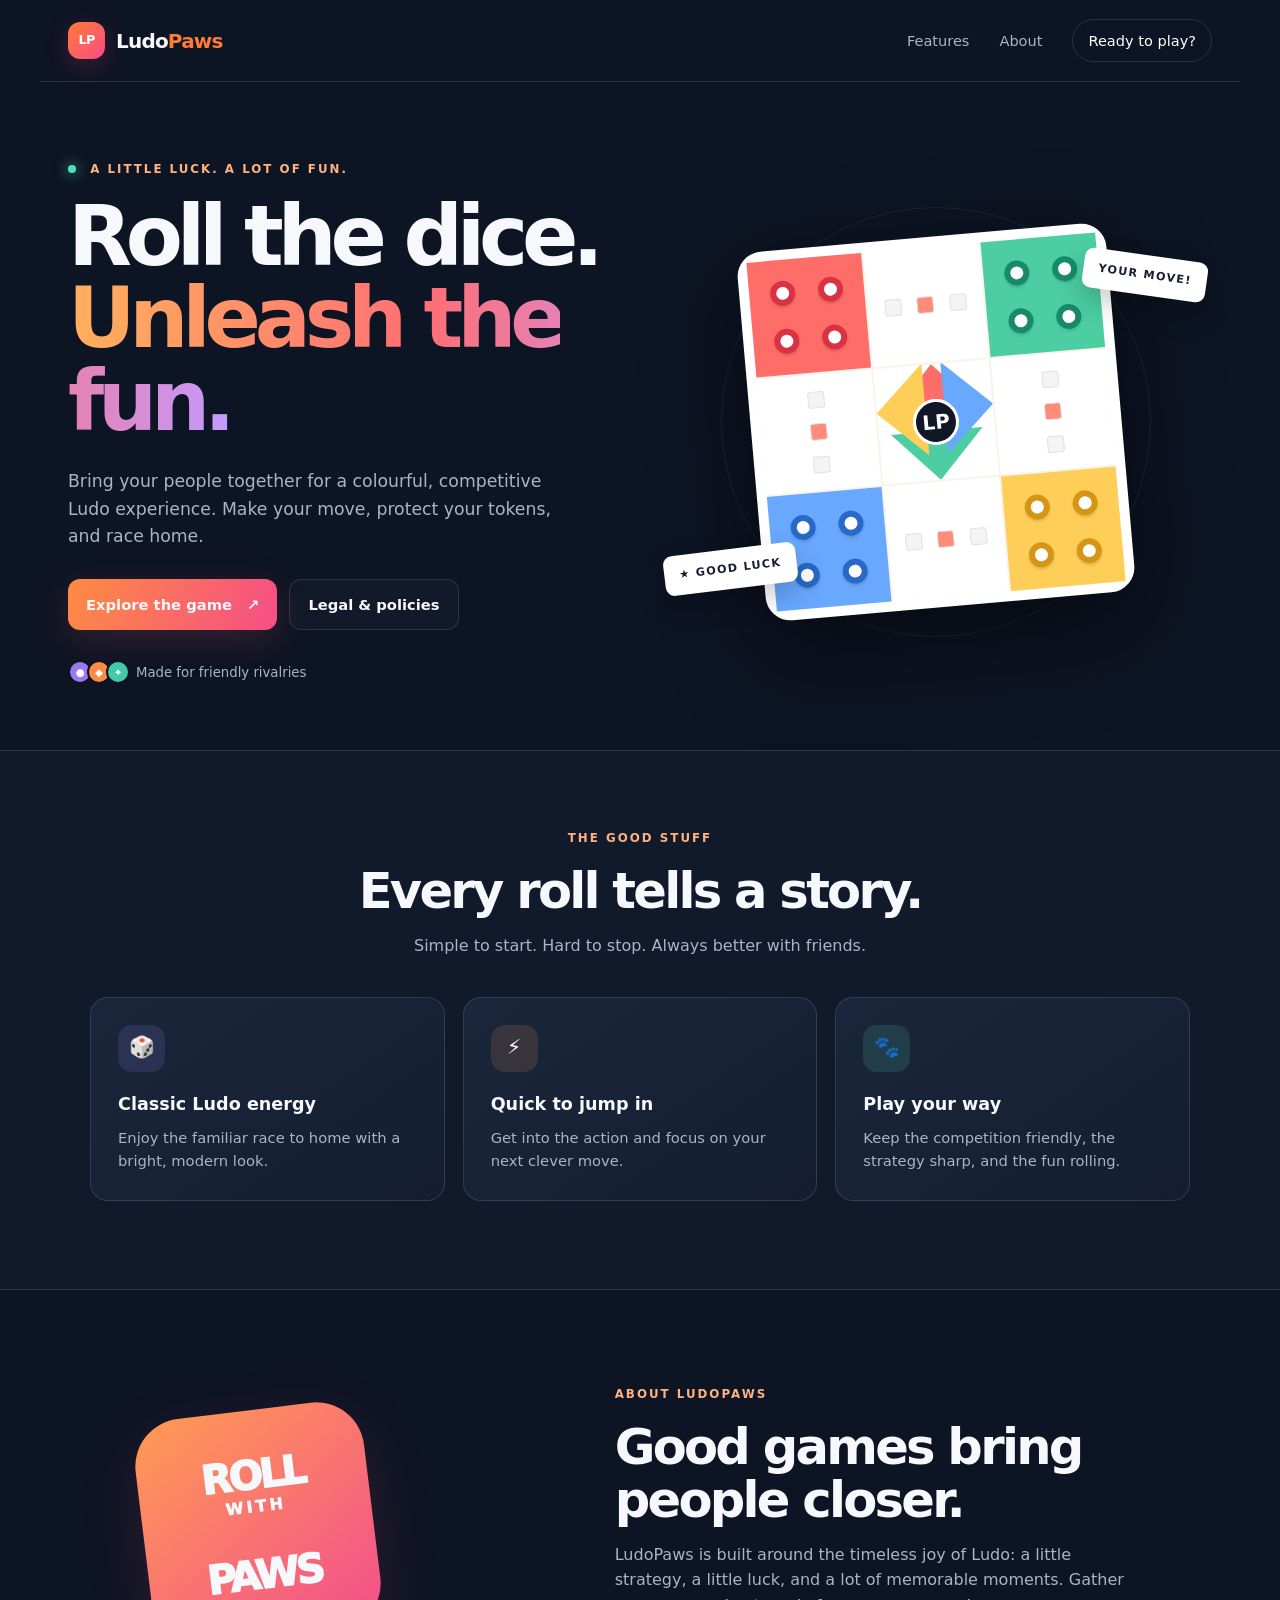
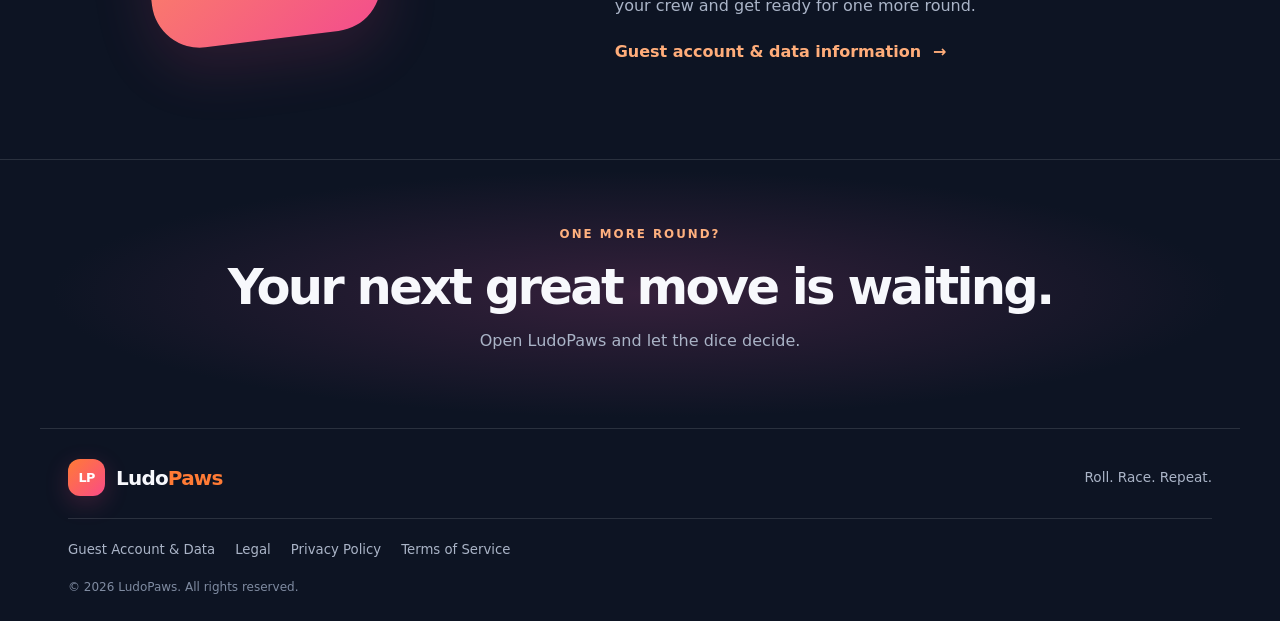
==== index.html @ 18f27003 "Add files via upload Breadcrumbsludopaws-website" ====
<!doctype html>
<html lang="en">
<head>
  <meta charset="utf-8">
  <meta name="viewport" content="width=device-width, initial-scale=1">
  <meta name="theme-color" content="#101827">
  <meta name="description" content="LudoPaws — roll the dice, bring your crew, and play.">
  <title>LudoPaws — Roll. Race. Repeat.</title>
  <link rel="stylesheet" href="/assets/styles.css">
</head>
<body>
  <header class="site-header">
    <a class="brand" href="/" aria-label="LudoPaws home"><span class="brand-mark">LP</span><span>Ludo<span class="accent">Paws</span></span></a>
    <nav aria-label="Main navigation">
      <a href="#features">Features</a><a href="#about">About</a><a class="nav-cta" href="#play">Ready to play?</a>
    </nav>
  </header>
  <main>
    <section class="hero">
      <div class="hero-copy">
        <p class="eyebrow"><span class="dot"></span> A little luck. A lot of fun.</p>
        <h1>Roll the dice.<br><span class="gradient-text">Unleash the fun.</span></h1>
        <p class="hero-description">Bring your people together for a colourful, competitive Ludo experience. Make your move, protect your tokens, and race home.</p>
        <div class="hero-actions" id="play">
          <a class="button button-primary" href="#features">Explore the game <span aria-hidden="true">↗</span></a>
          <a class="button button-ghost" href="/legal/">Legal &amp; policies</a>
        </div>
        <div class="trust-row"><span class="mini-icons"><i>●</i><i>◆</i><i>✦</i></span><span>Made for friendly rivalries</span></div>
      </div>
      <div class="game-art" aria-label="Decorative illustration of a colourful Ludo board">
        <div class="orbit orbit-one"></div><div class="orbit orbit-two"></div>
        <div class="ludo-board">
          <div class="board-cell red-cell"><b></b><b></b><b></b><b></b></div>
          <div class="board-cell path-cell"><span></span><span></span><span></span></div>
          <div class="board-cell green-cell"><b></b><b></b><b></b><b></b></div>
          <div class="board-cell path-cell vertical"><span></span><span></span><span></span></div>
          <div class="board-center"><div class="triangle t-red"></div><div class="triangle t-green"></div><div class="triangle t-yellow"></div><div class="triangle t-blue"></div><strong>LP</strong></div>
          <div class="board-cell path-cell vertical"><span></span><span></span><span></span></div>
          <div class="board-cell blue-cell"><b></b><b></b><b></b><b></b></div>
          <div class="board-cell path-cell"><span></span><span></span><span></span></div>
          <div class="board-cell yellow-cell"><b></b><b></b><b></b><b></b></div>
        </div>
        <div class="float-chip chip-top">YOUR MOVE!</div><div class="float-chip chip-bottom">★ GOOD LUCK</div>
      </div>
    </section>
    <section class="feature-section" id="features">
      <div class="section-heading"><p class="eyebrow">THE GOOD STUFF</p><h2>Every roll tells a story.</h2><p>Simple to start. Hard to stop. Always better with friends.</p></div>
      <div class="feature-grid">
        <article class="feature-card"><span class="feature-icon purple">🎲</span><h3>Classic Ludo energy</h3><p>Enjoy the familiar race to home with a bright, modern look.</p></article>
        <article class="feature-card"><span class="feature-icon orange">⚡</span><h3>Quick to jump in</h3><p>Get into the action and focus on your next clever move.</p></article>
        <article class="feature-card"><span class="feature-icon mint">🐾</span><h3>Play your way</h3><p>Keep the competition friendly, the strategy sharp, and the fun rolling.</p></article>
      </div>
    </section>
    <section class="about-section" id="about"><div class="about-badge">ROLL<br><span>WITH</span><br>PAWS</div><div><p class="eyebrow">ABOUT LUDOPAWS</p><h2>Good games bring<br>people closer.</h2><p>LudoPaws is built around the timeless joy of Ludo: a little strategy, a little luck, and a lot of memorable moments. Gather your crew and get ready for one more round.</p><a class="text-link" href="/guest-account-data/">Guest account &amp; data information <span>→</span></a></div></section>
    <section class="bottom-cta"><p class="eyebrow">ONE MORE ROUND?</p><h2>Your next great move is waiting.</h2><p>Open LudoPaws and let the dice decide.</p></section>
  </main>
  <footer class="site-footer"><a class="brand" href="/"><span class="brand-mark">LP</span><span>Ludo<span class="accent">Paws</span></span></a><p>Roll. Race. Repeat.</p><div class="footer-links"><a href="/guest-account-data/">Guest Account &amp; Data</a><a href="/legal/">Legal</a><a href="/privacy-policy/">Privacy Policy</a><a href="/terms-of-service/">Terms of Service</a></div><small>© <span id="year">2026</span> LudoPaws. All rights reserved.</small></footer>
  <script>document.getElementById('year').textContent = new Date().getFullYear();</script>
</body>
</html>
---- assets/styles.css ----
:root{--bg:#0d1423;--panel:#141e31;--text:#f7f8fc;--muted:#aab4c7;--orange:#ff7b35;--pink:#fa4b87;--mint:#55e0bd;--line:rgba(255,255,255,.12)}*{box-sizing:border-box}html{scroll-behavior:smooth}body{margin:0;background:var(--bg);color:var(--text);font-family:Inter,ui-sans-serif,system-ui,-apple-system,BlinkMacSystemFont,"Segoe UI",sans-serif;line-height:1.6}a{color:inherit;text-decoration:none}.site-header{height:82px;display:flex;align-items:center;justify-content:space-between;max-width:1200px;padding:0 28px;margin:auto;border-bottom:1px solid var(--line)}.brand{display:inline-flex;gap:11px;align-items:center;font-weight:850;font-size:1.25rem;letter-spacing:-.04em}.brand-mark{display:grid;place-items:center;width:37px;height:37px;border-radius:12px;background:linear-gradient(135deg,var(--orange),var(--pink));font-size:.8rem;color:#fff;box-shadow:0 7px 24px #fa4b8733}.accent{color:var(--orange)}nav{display:flex;align-items:center;gap:30px;color:var(--muted);font-size:.91rem}nav a:hover,.footer-links a:hover{color:#fff}.nav-cta{color:#fff;border:1px solid var(--line);padding:9px 15px;border-radius:999px}.hero{max-width:1200px;min-height:590px;margin:auto;padding:78px 28px 66px;display:grid;grid-template-columns:1fr 1fr;align-items:center;gap:40px;overflow:hidden}.eyebrow{font-size:.74rem;font-weight:800;letter-spacing:.17em;color:#ffb17f;text-transform:uppercase;margin:0 0 17px}.dot{display:inline-block;width:8px;height:8px;border-radius:50%;background:var(--mint);margin-right:8px;box-shadow:0 0 14px #55e0bd}.hero h1{font-size:clamp(3.2rem,6.5vw,5.7rem);letter-spacing:-.075em;line-height:.99;margin:0;font-weight:900}.gradient-text{background:linear-gradient(90deg,#ffb05d,#ff6e75 55%,#c59aff);-webkit-background-clip:text;background-clip:text;color:transparent}.hero-description{max-width:500px;color:var(--muted);font-size:1.08rem;margin:25px 0 28px}.hero-actions{display:flex;flex-wrap:wrap;gap:12px}.button{display:inline-flex;align-items:center;gap:15px;border-radius:12px;padding:13px 18px;font-weight:750;font-size:.92rem}.button-primary{background:linear-gradient(110deg,#ff8b42,#f54e86);box-shadow:0 10px 35px #f65a762c}.button-ghost{border:1px solid var(--line);background:#ffffff06}.trust-row{display:flex;align-items:center;gap:11px;color:var(--muted);font-size:.83rem;margin-top:30px}.mini-icons{display:flex}.mini-icons i{font-style:normal;display:grid;place-items:center;width:24px;height:24px;border:2px solid var(--bg);border-radius:50%;margin-right:-5px;background:#9b77f4;color:#fff;font-size:.65rem}.mini-icons i:nth-child(2){background:#ff8b42}.mini-icons i:nth-child(3){background:#43c9a7}.game-art{position:relative;min-height:420px;display:grid;place-items:center}.orbit{position:absolute;border:1px solid #ffffff12;border-radius:50%;width:430px;height:430px}.orbit-two{width:340px;height:340px;border-style:dashed;transform:rotate(20deg)}.ludo-board{z-index:1;position:relative;width:min(370px,80vw);aspect-ratio:1;background:#f8f4e9;border:10px solid #fff;border-radius:25px;box-shadow:0 30px 90px #0008;display:grid;grid-template-columns:1fr 1fr 1fr;grid-template-rows:1fr 1fr 1fr;gap:2px;transform:rotate(-5deg)}.board-cell{display:grid;grid-template-columns:1fr 1fr;grid-template-rows:1fr 1fr;gap:9px;place-items:center;padding:14px}.board-cell b{width:25px;height:25px;border-radius:50%;background:#fff;border:6px solid currentColor;box-shadow:0 2px 3px #0002}.red-cell{background:#ff6d68;color:#d93243}.green-cell{background:#4ccea2;color:#178b69}.blue-cell{background:#68a8ff;color:#2868c7}.yellow-cell{background:#ffce59;color:#d79514}.path-cell{background:#fff;display:flex;align-items:center;justify-content:space-around}.path-cell span{display:block;width:17px;height:17px;border:1px solid #dfe1e6;background:#f4f4f4;border-radius:3px}.path-cell span:nth-child(2){background:#ff8b78}.vertical{flex-direction:column}.board-center{position:relative;background:#fff;overflow:hidden;display:grid;place-items:center}.board-center strong{position:absolute;font-size:1.25rem;color:#fff;background:#101827;border:3px solid #fff;border-radius:50%;width:46px;height:46px;display:grid;place-items:center}.triangle{position:absolute;width:0;height:0;border-left:46px solid transparent;border-right:46px solid transparent}.t-red{border-top:49px solid #ff6d68;top:0;transform:rotate(180deg)}.t-green{border-top:49px solid #4ccea2;bottom:0}.t-yellow{border-top:49px solid #ffce59;left:-22px;top:20px;transform:rotate(90deg)}.t-blue{border-top:49px solid #68a8ff;right:-22px;top:20px;transform:rotate(-90deg)}.float-chip{position:absolute;z-index:2;background:#fff;color:#172033;font-weight:900;font-size:.7rem;letter-spacing:.12em;padding:11px 15px;border-radius:9px;box-shadow:0 12px 28px #0003}.chip-top{top:43px;right:5px;transform:rotate(8deg)}.chip-bottom{bottom:43px;left:4px;transform:rotate(-7deg)}.feature-section{background:#111a2a;padding:78px 28px 88px;border-top:1px solid var(--line);border-bottom:1px solid var(--line)}.section-heading{text-align:center;max-width:620px;margin:0 auto 38px}.section-heading h2,.about-section h2,.bottom-cta h2{font-size:clamp(2rem,4vw,3.1rem);line-height:1.08;letter-spacing:-.055em;margin:0 0 14px}.section-heading>p:last-child,.about-section p:not(.eyebrow),.bottom-cta>p:not(.eyebrow){color:var(--muted);margin:0}.feature-grid{max-width:1100px;margin:auto;display:grid;grid-template-columns:repeat(3,1fr);gap:18px}.feature-card{background:linear-gradient(145deg,#1a263b,#141e30);border:1px solid var(--line);border-radius:18px;padding:27px}.feature-icon{display:grid;place-items:center;width:47px;height:47px;border-radius:14px;font-size:1.3rem;margin-bottom:18px}.purple{background:#a28aff22}.orange{background:#ff9b5422}.mint{background:#55e0bd22}.feature-card h3{margin:0 0 8px;font-size:1.1rem}.feature-card p{color:var(--muted);font-size:.92rem;margin:0}.about-section{max-width:1050px;margin:auto;padding:95px 28px;display:grid;grid-template-columns:.75fr 1fr;align-items:center;gap:80px}.about-badge{width:230px;height:230px;border-radius:48px;display:grid;place-content:center;text-align:center;background:linear-gradient(145deg,#ff9b54,#f34d8d);font-size:2.5rem;line-height:.9;font-weight:950;letter-spacing:-.08em;transform:rotate(-7deg);box-shadow:0 20px 60px #fa4b8725}.about-badge span{font-size:1rem;letter-spacing:.2em;margin:7px}.about-section p:not(.eyebrow){margin:0 0 20px;max-width:530px}.text-link{display:inline-flex;gap:12px;color:#ffad7a;font-weight:750}.bottom-cta{text-align:center;padding:65px 25px 75px;background:radial-gradient(ellipse at center,#35203b 0%,#0d1423 65%);border-top:1px solid var(--line)}.bottom-cta h2{margin-bottom:13px}.site-footer{border-top:1px solid var(--line);max-width:1200px;margin:auto;padding:30px 28px 24px;display:grid;grid-template-columns:1fr auto;gap:10px 25px;align-items:center}.site-footer>p{color:var(--muted);font-size:.85rem;margin:0}.footer-links{grid-column:1/-1;display:flex;flex-wrap:wrap;gap:20px;color:var(--muted);font-size:.83rem;border-top:1px solid var(--line);padding-top:20px;margin-top:12px}.site-footer small{grid-column:1/-1;color:#7f8ba1;font-size:.75rem;margin-top:7px}.legal-wrap{max-width:900px;margin:0 auto;padding:70px 25px 100px;min-height:70vh}.legal-wrap h1{font-size:clamp(2.5rem,6vw,4rem);letter-spacing:-.06em;line-height:1.05;margin:0 0 15px}.legal-wrap .intro{font-size:1.08rem;color:var(--muted);max-width:740px;margin-bottom:34px}.legal-content{border-top:1px solid var(--line);padding-top:28px}.legal-content h2{font-size:1.25rem;margin:30px 0 8px}.legal-content p,.legal-content li{color:#c2cada}.legal-content ul{padding-left:22px}.notice{border:1px solid #ffb17f55;background:#ffb17f0b;padding:16px 18px;border-radius:12px;color:#ffd1ad!important}.back-link{display:inline-block;color:#ffad7a;margin-bottom:35px}.legal-nav{display:flex;gap:12px;flex-wrap:wrap;margin:20px 0 28px}.legal-nav a{border:1px solid var(--line);border-radius:999px;padding:8px 12px;color:var(--muted);font-size:.84rem}@media(max-width:760px){.site-header{height:auto;min-height:75px;padding:17px 20px;gap:20px}nav{gap:12px}nav>a:not(.nav-cta){display:none}.hero{grid-template-columns:1fr;padding:62px 22px 48px;gap:5px}.hero h1{font-size:clamp(3.2rem,13vw,5rem)}.game-art{min-height:360px}.ludo-board{width:min(330px,80vw)}.orbit{width:350px;height:350px}.orbit-two{width:280px;height:280px}.chip-top{right:0;top:25px}.chip-bottom{bottom:25px}.feature-section{padding:65px 20px}.feature-grid{grid-template-columns:1fr}.about-section{grid-template-columns:1fr;gap:35px;padding:70px 24px}.about-badge{width:170px;height:170px;font-size:2rem;border-radius:35px}.site-footer{padding:25px 20px;grid-template-columns:1fr}.site-footer>p{margin-top:-4px}.footer-links{gap:13px 18px}.legal-wrap{padding:50px 22px 75px}}
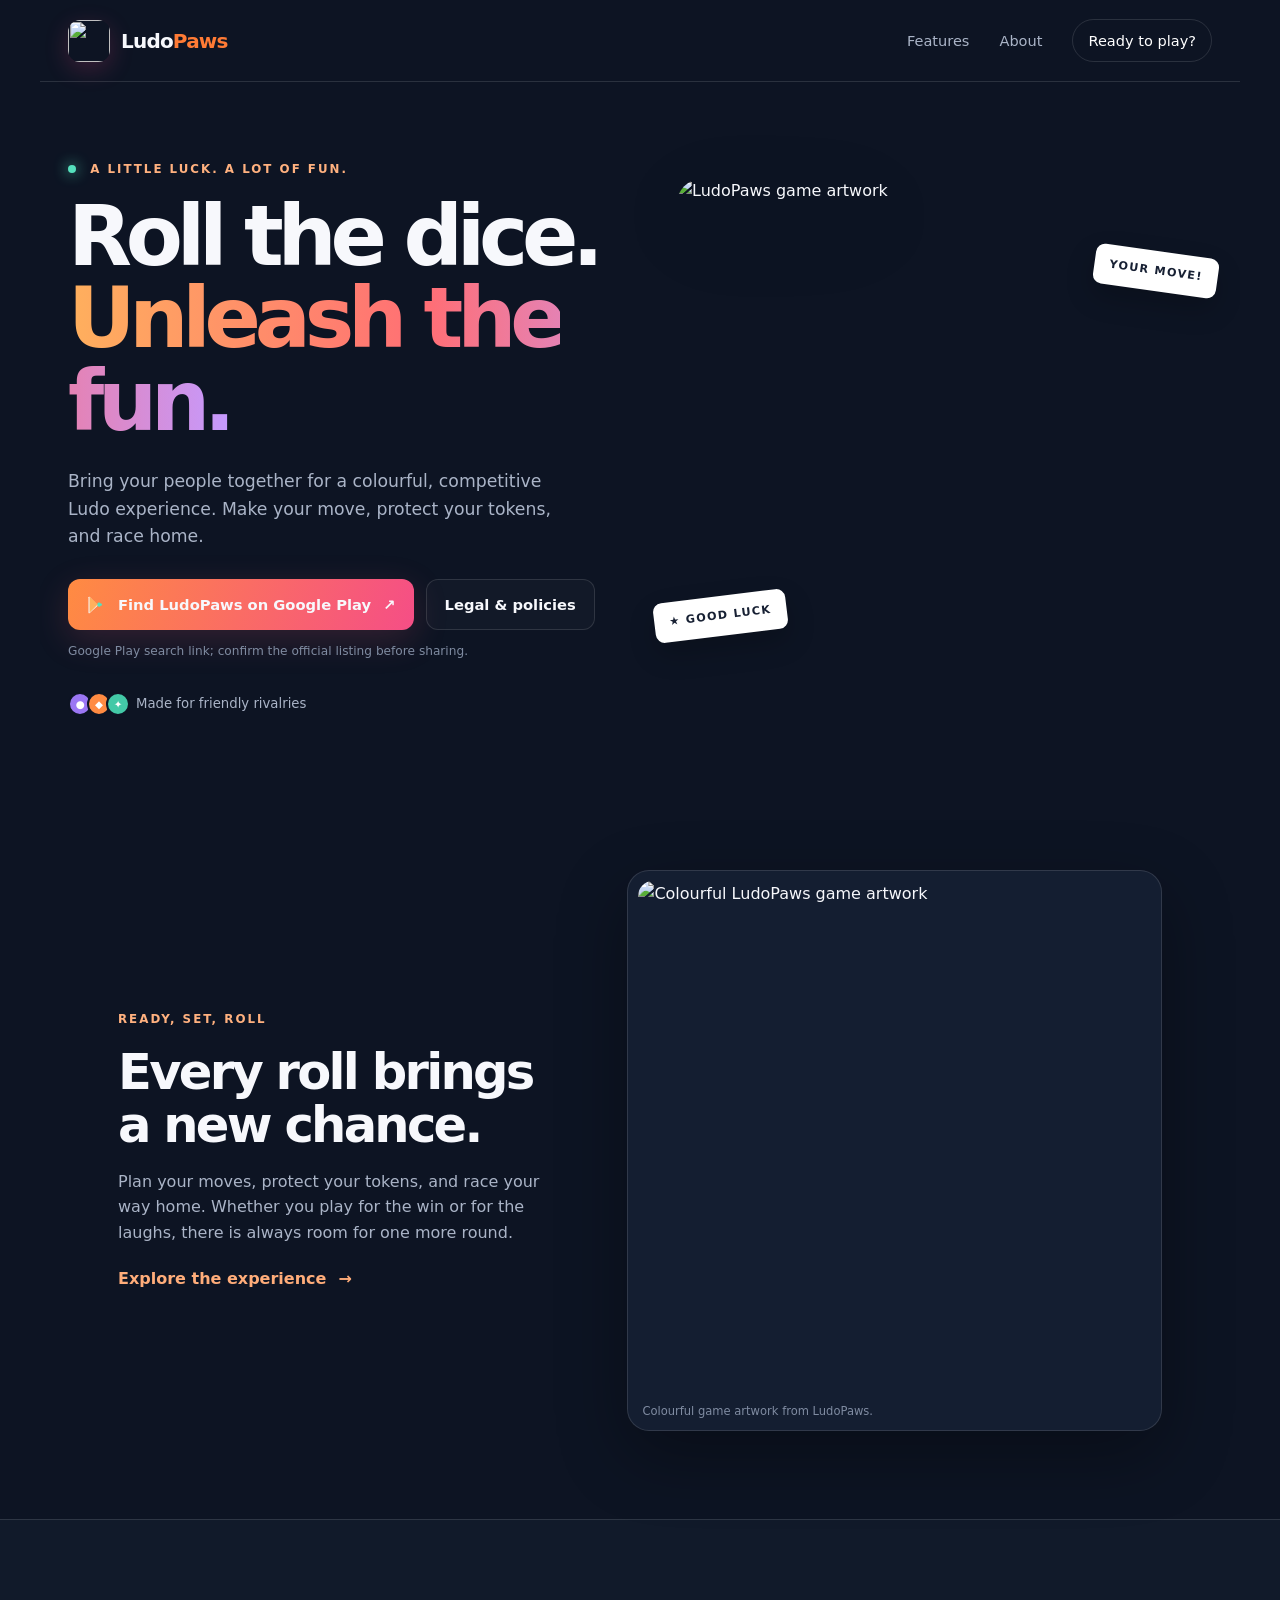
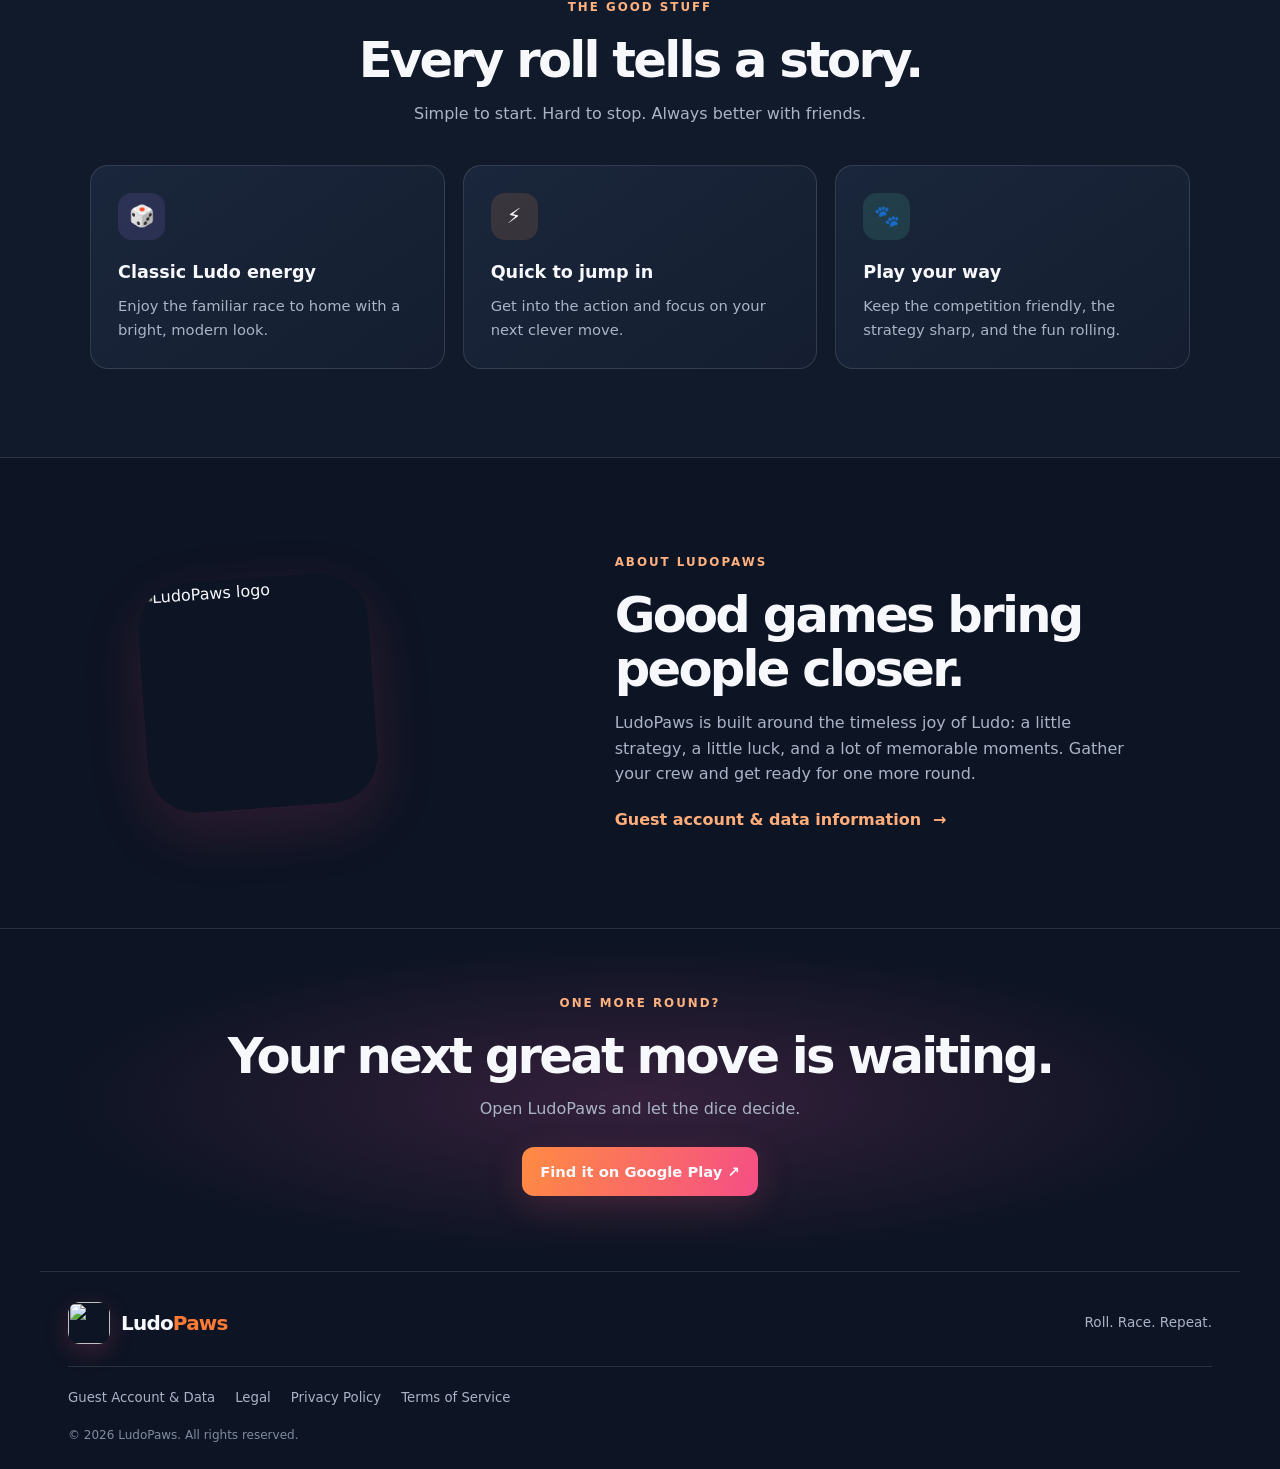
==== commit ee1eb730: "Refresh LudoPaws landing page and site metadata" ====
--- a/index.html
+++ b/index.html
@@ -1,60 +1,18 @@
 <!doctype html>
 <html lang="en">
 <head>
-  <meta charset="utf-8">
-  <meta name="viewport" content="width=device-width, initial-scale=1">
-  <meta name="theme-color" content="#101827">
-  <meta name="description" content="LudoPaws — roll the dice, bring your crew, and play.">
-  <title>LudoPaws — Roll. Race. Repeat.</title>
-  <link rel="stylesheet" href="/assets/styles.css">
+<meta charset="utf-8"><meta name="viewport" content="width=device-width, initial-scale=1">
+<meta name="theme-color" content="#0d1423"><meta name="description" content="LudoPaws — roll the dice, bring your crew, and play. A colourful, competitive Ludo experience.">
+<link rel="canonical" href="https://ludopaws.rekixo.com/"><link rel="icon" href="/favicon.svg" type="image/svg+xml">
+<meta property="og:type" content="website"><meta property="og:title" content="LudoPaws — Roll. Race. Repeat."><meta property="og:description" content="A little luck. A lot of fun. Bring your people together for LudoPaws."><meta property="og:url" content="https://ludopaws.rekixo.com/"><meta property="og:image" content="https://raw.githubusercontent.com/rekixo-lab/ludopaws/main/android/app/src/main/res/drawable-nodpi/ludo_paws_home_hero.webp">
+<link rel="stylesheet" href="/assets/styles.css"><title>LudoPaws — Roll. Race. Repeat.</title>
 </head>
-<body>
-  <header class="site-header">
-    <a class="brand" href="/" aria-label="LudoPaws home"><span class="brand-mark">LP</span><span>Ludo<span class="accent">Paws</span></span></a>
-    <nav aria-label="Main navigation">
-      <a href="#features">Features</a><a href="#about">About</a><a class="nav-cta" href="#play">Ready to play?</a>
-    </nav>
-  </header>
-  <main>
-    <section class="hero">
-      <div class="hero-copy">
-        <p class="eyebrow"><span class="dot"></span> A little luck. A lot of fun.</p>
-        <h1>Roll the dice.<br><span class="gradient-text">Unleash the fun.</span></h1>
-        <p class="hero-description">Bring your people together for a colourful, competitive Ludo experience. Make your move, protect your tokens, and race home.</p>
-        <div class="hero-actions" id="play">
-          <a class="button button-primary" href="#features">Explore the game <span aria-hidden="true">↗</span></a>
-          <a class="button button-ghost" href="/legal/">Legal &amp; policies</a>
-        </div>
-        <div class="trust-row"><span class="mini-icons"><i>●</i><i>◆</i><i>✦</i></span><span>Made for friendly rivalries</span></div>
-      </div>
-      <div class="game-art" aria-label="Decorative illustration of a colourful Ludo board">
-        <div class="orbit orbit-one"></div><div class="orbit orbit-two"></div>
-        <div class="ludo-board">
-          <div class="board-cell red-cell"><b></b><b></b><b></b><b></b></div>
-          <div class="board-cell path-cell"><span></span><span></span><span></span></div>
-          <div class="board-cell green-cell"><b></b><b></b><b></b><b></b></div>
-          <div class="board-cell path-cell vertical"><span></span><span></span><span></span></div>
-          <div class="board-center"><div class="triangle t-red"></div><div class="triangle t-green"></div><div class="triangle t-yellow"></div><div class="triangle t-blue"></div><strong>LP</strong></div>
-          <div class="board-cell path-cell vertical"><span></span><span></span><span></span></div>
-          <div class="board-cell blue-cell"><b></b><b></b><b></b><b></b></div>
-          <div class="board-cell path-cell"><span></span><span></span><span></span></div>
-          <div class="board-cell yellow-cell"><b></b><b></b><b></b><b></b></div>
-        </div>
-        <div class="float-chip chip-top">YOUR MOVE!</div><div class="float-chip chip-bottom">★ GOOD LUCK</div>
-      </div>
-    </section>
-    <section class="feature-section" id="features">
-      <div class="section-heading"><p class="eyebrow">THE GOOD STUFF</p><h2>Every roll tells a story.</h2><p>Simple to start. Hard to stop. Always better with friends.</p></div>
-      <div class="feature-grid">
-        <article class="feature-card"><span class="feature-icon purple">🎲</span><h3>Classic Ludo energy</h3><p>Enjoy the familiar race to home with a bright, modern look.</p></article>
-        <article class="feature-card"><span class="feature-icon orange">⚡</span><h3>Quick to jump in</h3><p>Get into the action and focus on your next clever move.</p></article>
-        <article class="feature-card"><span class="feature-icon mint">🐾</span><h3>Play your way</h3><p>Keep the competition friendly, the strategy sharp, and the fun rolling.</p></article>
-      </div>
-    </section>
-    <section class="about-section" id="about"><div class="about-badge">ROLL<br><span>WITH</span><br>PAWS</div><div><p class="eyebrow">ABOUT LUDOPAWS</p><h2>Good games bring<br>people closer.</h2><p>LudoPaws is built around the timeless joy of Ludo: a little strategy, a little luck, and a lot of memorable moments. Gather your crew and get ready for one more round.</p><a class="text-link" href="/guest-account-data/">Guest account &amp; data information <span>→</span></a></div></section>
-    <section class="bottom-cta"><p class="eyebrow">ONE MORE ROUND?</p><h2>Your next great move is waiting.</h2><p>Open LudoPaws and let the dice decide.</p></section>
-  </main>
-  <footer class="site-footer"><a class="brand" href="/"><span class="brand-mark">LP</span><span>Ludo<span class="accent">Paws</span></span></a><p>Roll. Race. Repeat.</p><div class="footer-links"><a href="/guest-account-data/">Guest Account &amp; Data</a><a href="/legal/">Legal</a><a href="/privacy-policy/">Privacy Policy</a><a href="/terms-of-service/">Terms of Service</a></div><small>© <span id="year">2026</span> LudoPaws. All rights reserved.</small></footer>
-  <script>document.getElementById('year').textContent = new Date().getFullYear();</script>
-</body>
-</html>+<body><a class="skip-link" href="#main">Skip to content</a>
+<header class="site-header"><a class="brand" href="/" aria-label="LudoPaws home"><img class="brand-logo" src="https://raw.githubusercontent.com/rekixo-lab/ludopaws/main/android/app/src/main/res/drawable-nodpi/ic_ludo_paws_launcher.webp" width="44" height="44" alt=""><span>Ludo<span class="accent">Paws</span></span></a><nav aria-label="Main navigation"><a href="#features">Features</a><a href="#about">About</a><a class="nav-cta" href="#play">Ready to play?</a></nav></header>
+<main id="main"><section class="hero"><div class="hero-copy"><p class="eyebrow"><span class="dot"></span> A little luck. A lot of fun.</p><h1>Roll the dice.<br><span class="gradient-text">Unleash the fun.</span></h1><p class="hero-description">Bring your people together for a colourful, competitive Ludo experience. Make your move, protect your tokens, and race home.</p><div class="hero-actions" id="play"><a class="button button-primary" href="https://play.google.com/store/search?q=LudoPaws&amp;c=apps" target="_blank" rel="noopener noreferrer"><svg class="play-icon" viewBox="0 0 24 24" aria-hidden="true"><path fill="currentColor" d="M3 2.8v18.4c0 .6.7 1 1.2.6l10.1-9.2L4.2 2.2C3.7 1.9 3 2.2 3 2.8Z"/><path fill="#55e0bd" d="m15.5 8.6 3.1 1.8c1 .6 1 1.6 0 2.2l-3.1 1.8-3-3z"/><path fill="#ffb05d" d="m4.2 2.2 9.9 9.2-2.1 2-7.8 7.8z"/></svg>Find LudoPaws on Google Play <span aria-hidden="true">↗</span></a><a class="button button-ghost" href="/legal/">Legal &amp; policies</a></div><p class="store-note">Google Play search link; confirm the official listing before sharing.</p><div class="trust-row"><span class="mini-icons"><i>●</i><i>◆</i><i>✦</i></span><span>Made for friendly rivalries</span></div></div><div class="hero-art"><img class="hero-logo-art" src="https://raw.githubusercontent.com/rekixo-lab/ludopaws/main/android/app/src/main/res/drawable-nodpi/ludo_paws_home_hero.webp" alt="LudoPaws game artwork" width="640" height="640" fetchpriority="high"><span class="float-chip chip-top">YOUR MOVE!</span><span class="float-chip chip-bottom">★ GOOD LUCK</span></div></section>
+<section class="gameplay-section"><div class="gameplay-copy"><p class="eyebrow">READY, SET, ROLL</p><h2>Every roll brings a new chance.</h2><p>Plan your moves, protect your tokens, and race your way home. Whether you play for the win or for the laughs, there is always room for one more round.</p><a class="text-link" href="#features">Explore the experience <span>→</span></a></div><figure class="gameplay-frame"><img src="https://raw.githubusercontent.com/rekixo-lab/ludopaws/main/android/app/src/main/res/drawable-nodpi/ludo_paws_game_background.webp" alt="Colourful LudoPaws game artwork" loading="lazy" width="900" height="900"><figcaption>Colourful game artwork from LudoPaws.</figcaption></figure></section>
+<section class="feature-section" id="features"><div class="section-heading"><p class="eyebrow">THE GOOD STUFF</p><h2>Every roll tells a story.</h2><p>Simple to start. Hard to stop. Always better with friends.</p></div><div class="feature-grid"><article class="feature-card"><span class="feature-icon purple" aria-hidden="true">🎲</span><h3>Classic Ludo energy</h3><p>Enjoy the familiar race to home with a bright, modern look.</p></article><article class="feature-card"><span class="feature-icon orange" aria-hidden="true">⚡</span><h3>Quick to jump in</h3><p>Get into the action and focus on your next clever move.</p></article><article class="feature-card"><span class="feature-icon mint" aria-hidden="true">🐾</span><h3>Play your way</h3><p>Keep the competition friendly, the strategy sharp, and the fun rolling.</p></article></div></section>
+<section class="about-section" id="about"><div class="about-badge"><img src="https://raw.githubusercontent.com/rekixo-lab/ludopaws/main/android/app/src/main/res/drawable-nodpi/ic_ludo_paws.webp" alt="LudoPaws logo" loading="lazy" width="230" height="230"></div><div><p class="eyebrow">ABOUT LUDOPAWS</p><h2>Good games bring<br>people closer.</h2><p>LudoPaws is built around the timeless joy of Ludo: a little strategy, a little luck, and a lot of memorable moments. Gather your crew and get ready for one more round.</p><a class="text-link" href="/guest-account-data/">Guest account &amp; data information <span>→</span></a></div></section>
+<section class="bottom-cta"><p class="eyebrow">ONE MORE ROUND?</p><h2>Your next great move is waiting.</h2><p>Open LudoPaws and let the dice decide.</p><a class="button button-primary" href="https://play.google.com/store/search?q=LudoPaws&amp;c=apps" target="_blank" rel="noopener noreferrer">Find it on Google Play ↗</a></section></main>
+<footer class="site-footer"><a class="brand" href="/"><img class="brand-logo" src="https://raw.githubusercontent.com/rekixo-lab/ludopaws/main/android/app/src/main/res/drawable-nodpi/ic_ludo_paws_launcher.webp" width="40" height="40" alt=""><span>Ludo<span class="accent">Paws</span></span></a><p>Roll. Race. Repeat.</p><div class="footer-links"><a href="/guest-account-data/">Guest Account &amp; Data</a><a href="/legal/">Legal</a><a href="/privacy-policy/">Privacy Policy</a><a href="/terms-of-service/">Terms of Service</a></div><small>© <span id="year">2026</span> LudoPaws. All rights reserved.</small></footer><script>document.getElementById('year').textContent=new Date().getFullYear();</script>
+</body></html>
--- a/assets/styles.css
+++ b/assets/styles.css
@@ -1 +1 @@
-:root{--bg:#0d1423;--panel:#141e31;--text:#f7f8fc;--muted:#aab4c7;--orange:#ff7b35;--pink:#fa4b87;--mint:#55e0bd;--line:rgba(255,255,255,.12)}*{box-sizing:border-box}html{scroll-behavior:smooth}body{margin:0;background:var(--bg);color:var(--text);font-family:Inter,ui-sans-serif,system-ui,-apple-system,BlinkMacSystemFont,"Segoe UI",sans-serif;line-height:1.6}a{color:inherit;text-decoration:none}.site-header{height:82px;display:flex;align-items:center;justify-content:space-between;max-width:1200px;padding:0 28px;margin:auto;border-bottom:1px solid var(--line)}.brand{display:inline-flex;gap:11px;align-items:center;font-weight:850;font-size:1.25rem;letter-spacing:-.04em}.brand-mark{display:grid;place-items:center;width:37px;height:37px;border-radius:12px;background:linear-gradient(135deg,var(--orange),var(--pink));font-size:.8rem;color:#fff;box-shadow:0 7px 24px #fa4b8733}.accent{color:var(--orange)}nav{display:flex;align-items:center;gap:30px;color:var(--muted);font-size:.91rem}nav a:hover,.footer-links a:hover{color:#fff}.nav-cta{color:#fff;border:1px solid var(--line);padding:9px 15px;border-radius:999px}.hero{max-width:1200px;min-height:590px;margin:auto;padding:78px 28px 66px;display:grid;grid-template-columns:1fr 1fr;align-items:center;gap:40px;overflow:hidden}.eyebrow{font-size:.74rem;font-weight:800;letter-spacing:.17em;color:#ffb17f;text-transform:uppercase;margin:0 0 17px}.dot{display:inline-block;width:8px;height:8px;border-radius:50%;background:var(--mint);margin-right:8px;box-shadow:0 0 14px #55e0bd}.hero h1{font-size:clamp(3.2rem,6.5vw,5.7rem);letter-spacing:-.075em;line-height:.99;margin:0;font-weight:900}.gradient-text{background:linear-gradient(90deg,#ffb05d,#ff6e75 55%,#c59aff);-webkit-background-clip:text;background-clip:text;color:transparent}.hero-description{max-width:500px;color:var(--muted);font-size:1.08rem;margin:25px 0 28px}.hero-actions{display:flex;flex-wrap:wrap;gap:12px}.button{display:inline-flex;align-items:center;gap:15px;border-radius:12px;padding:13px 18px;font-weight:750;font-size:.92rem}.button-primary{background:linear-gradient(110deg,#ff8b42,#f54e86);box-shadow:0 10px 35px #f65a762c}.button-ghost{border:1px solid var(--line);background:#ffffff06}.trust-row{display:flex;align-items:center;gap:11px;color:var(--muted);font-size:.83rem;margin-top:30px}.mini-icons{display:flex}.mini-icons i{font-style:normal;display:grid;place-items:center;width:24px;height:24px;border:2px solid var(--bg);border-radius:50%;margin-right:-5px;background:#9b77f4;color:#fff;font-size:.65rem}.mini-icons i:nth-child(2){background:#ff8b42}.mini-icons i:nth-child(3){background:#43c9a7}.game-art{position:relative;min-height:420px;display:grid;place-items:center}.orbit{position:absolute;border:1px solid #ffffff12;border-radius:50%;width:430px;height:430px}.orbit-two{width:340px;height:340px;border-style:dashed;transform:rotate(20deg)}.ludo-board{z-index:1;position:relative;width:min(370px,80vw);aspect-ratio:1;background:#f8f4e9;border:10px solid #fff;border-radius:25px;box-shadow:0 30px 90px #0008;display:grid;grid-template-columns:1fr 1fr 1fr;grid-template-rows:1fr 1fr 1fr;gap:2px;transform:rotate(-5deg)}.board-cell{display:grid;grid-template-columns:1fr 1fr;grid-template-rows:1fr 1fr;gap:9px;place-items:center;padding:14px}.board-cell b{width:25px;height:25px;border-radius:50%;background:#fff;border:6px solid currentColor;box-shadow:0 2px 3px #0002}.red-cell{background:#ff6d68;color:#d93243}.green-cell{background:#4ccea2;color:#178b69}.blue-cell{background:#68a8ff;color:#2868c7}.yellow-cell{background:#ffce59;color:#d79514}.path-cell{background:#fff;display:flex;align-items:center;justify-content:space-around}.path-cell span{display:block;width:17px;height:17px;border:1px solid #dfe1e6;background:#f4f4f4;border-radius:3px}.path-cell span:nth-child(2){background:#ff8b78}.vertical{flex-direction:column}.board-center{position:relative;background:#fff;overflow:hidden;display:grid;place-items:center}.board-center strong{position:absolute;font-size:1.25rem;color:#fff;background:#101827;border:3px solid #fff;border-radius:50%;width:46px;height:46px;display:grid;place-items:center}.triangle{position:absolute;width:0;height:0;border-left:46px solid transparent;border-right:46px solid transparent}.t-red{border-top:49px solid #ff6d68;top:0;transform:rotate(180deg)}.t-green{border-top:49px solid #4ccea2;bottom:0}.t-yellow{border-top:49px solid #ffce59;left:-22px;top:20px;transform:rotate(90deg)}.t-blue{border-top:49px solid #68a8ff;right:-22px;top:20px;transform:rotate(-90deg)}.float-chip{position:absolute;z-index:2;background:#fff;color:#172033;font-weight:900;font-size:.7rem;letter-spacing:.12em;padding:11px 15px;border-radius:9px;box-shadow:0 12px 28px #0003}.chip-top{top:43px;right:5px;transform:rotate(8deg)}.chip-bottom{bottom:43px;left:4px;transform:rotate(-7deg)}.feature-section{background:#111a2a;padding:78px 28px 88px;border-top:1px solid var(--line);border-bottom:1px solid var(--line)}.section-heading{text-align:center;max-width:620px;margin:0 auto 38px}.section-heading h2,.about-section h2,.bottom-cta h2{font-size:clamp(2rem,4vw,3.1rem);line-height:1.08;letter-spacing:-.055em;margin:0 0 14px}.section-heading>p:last-child,.about-section p:not(.eyebrow),.bottom-cta>p:not(.eyebrow){color:var(--muted);margin:0}.feature-grid{max-width:1100px;margin:auto;display:grid;grid-template-columns:repeat(3,1fr);gap:18px}.feature-card{background:linear-gradient(145deg,#1a263b,#141e30);border:1px solid var(--line);border-radius:18px;padding:27px}.feature-icon{display:grid;place-items:center;width:47px;height:47px;border-radius:14px;font-size:1.3rem;margin-bottom:18px}.purple{background:#a28aff22}.orange{background:#ff9b5422}.mint{background:#55e0bd22}.feature-card h3{margin:0 0 8px;font-size:1.1rem}.feature-card p{color:var(--muted);font-size:.92rem;margin:0}.about-section{max-width:1050px;margin:auto;padding:95px 28px;display:grid;grid-template-columns:.75fr 1fr;align-items:center;gap:80px}.about-badge{width:230px;height:230px;border-radius:48px;display:grid;place-content:center;text-align:center;background:linear-gradient(145deg,#ff9b54,#f34d8d);font-size:2.5rem;line-height:.9;font-weight:950;letter-spacing:-.08em;transform:rotate(-7deg);box-shadow:0 20px 60px #fa4b8725}.about-badge span{font-size:1rem;letter-spacing:.2em;margin:7px}.about-section p:not(.eyebrow){margin:0 0 20px;max-width:530px}.text-link{display:inline-flex;gap:12px;color:#ffad7a;font-weight:750}.bottom-cta{text-align:center;padding:65px 25px 75px;background:radial-gradient(ellipse at center,#35203b 0%,#0d1423 65%);border-top:1px solid var(--line)}.bottom-cta h2{margin-bottom:13px}.site-footer{border-top:1px solid var(--line);max-width:1200px;margin:auto;padding:30px 28px 24px;display:grid;grid-template-columns:1fr auto;gap:10px 25px;align-items:center}.site-footer>p{color:var(--muted);font-size:.85rem;margin:0}.footer-links{grid-column:1/-1;display:flex;flex-wrap:wrap;gap:20px;color:var(--muted);font-size:.83rem;border-top:1px solid var(--line);padding-top:20px;margin-top:12px}.site-footer small{grid-column:1/-1;color:#7f8ba1;font-size:.75rem;margin-top:7px}.legal-wrap{max-width:900px;margin:0 auto;padding:70px 25px 100px;min-height:70vh}.legal-wrap h1{font-size:clamp(2.5rem,6vw,4rem);letter-spacing:-.06em;line-height:1.05;margin:0 0 15px}.legal-wrap .intro{font-size:1.08rem;color:var(--muted);max-width:740px;margin-bottom:34px}.legal-content{border-top:1px solid var(--line);padding-top:28px}.legal-content h2{font-size:1.25rem;margin:30px 0 8px}.legal-content p,.legal-content li{color:#c2cada}.legal-content ul{padding-left:22px}.notice{border:1px solid #ffb17f55;background:#ffb17f0b;padding:16px 18px;border-radius:12px;color:#ffd1ad!important}.back-link{display:inline-block;color:#ffad7a;margin-bottom:35px}.legal-nav{display:flex;gap:12px;flex-wrap:wrap;margin:20px 0 28px}.legal-nav a{border:1px solid var(--line);border-radius:999px;padding:8px 12px;color:var(--muted);font-size:.84rem}@media(max-width:760px){.site-header{height:auto;min-height:75px;padding:17px 20px;gap:20px}nav{gap:12px}nav>a:not(.nav-cta){display:none}.hero{grid-template-columns:1fr;padding:62px 22px 48px;gap:5px}.hero h1{font-size:clamp(3.2rem,13vw,5rem)}.game-art{min-height:360px}.ludo-board{width:min(330px,80vw)}.orbit{width:350px;height:350px}.orbit-two{width:280px;height:280px}.chip-top{right:0;top:25px}.chip-bottom{bottom:25px}.feature-section{padding:65px 20px}.feature-grid{grid-template-columns:1fr}.about-section{grid-template-columns:1fr;gap:35px;padding:70px 24px}.about-badge{width:170px;height:170px;font-size:2rem;border-radius:35px}.site-footer{padding:25px 20px;grid-template-columns:1fr}.site-footer>p{margin-top:-4px}.footer-links{gap:13px 18px}.legal-wrap{padding:50px 22px 75px}}
+:root{--bg:#0d1423;--panel:#141e31;--text:#f7f8fc;--muted:#aab4c7;--orange:#ff7b35;--pink:#fa4b87;--mint:#55e0bd;--line:rgba(255,255,255,.12)}*{box-sizing:border-box}html{scroll-behavior:smooth}body{margin:0;background:var(--bg);color:var(--text);font-family:Inter,ui-sans-serif,system-ui,-apple-system,BlinkMacSystemFont,"Segoe UI",sans-serif;line-height:1.6}a{color:inherit;text-decoration:none}.site-header{min-height:82px;display:flex;align-items:center;justify-content:space-between;max-width:1200px;padding:14px 28px;margin:auto;border-bottom:1px solid var(--line)}.brand{display:inline-flex;gap:11px;align-items:center;font-weight:850;font-size:1.25rem;letter-spacing:-.04em}.brand-logo{width:42px;height:42px;object-fit:cover;border-radius:12px;box-shadow:0 7px 24px #fa4b8733}.accent{color:var(--orange)}nav{display:flex;align-items:center;gap:30px;color:var(--muted);font-size:.91rem}nav a:hover,.footer-links a:hover{color:#fff}.nav-cta{color:#fff;border:1px solid var(--line);padding:9px 15px;border-radius:999px}.hero{max-width:1200px;min-height:590px;margin:auto;padding:78px 28px 66px;display:grid;grid-template-columns:1fr 1fr;align-items:center;gap:40px;overflow:hidden}.eyebrow{font-size:.74rem;font-weight:800;letter-spacing:.17em;color:#ffb17f;text-transform:uppercase;margin:0 0 17px}.dot{display:inline-block;width:8px;height:8px;border-radius:50%;background:var(--mint);margin-right:8px;box-shadow:0 0 14px #55e0bd}.hero h1{font-size:clamp(3.2rem,6.5vw,5.7rem);letter-spacing:-.075em;line-height:.99;margin:0;font-weight:900}.gradient-text{background:linear-gradient(90deg,#ffb05d,#ff6e75 55%,#c59aff);-webkit-background-clip:text;background-clip:text;color:transparent}.hero-description{max-width:500px;color:var(--muted);font-size:1.08rem;margin:25px 0 28px}.hero-actions{display:flex;flex-wrap:wrap;gap:12px}.button{display:inline-flex;align-items:center;gap:12px;border-radius:12px;padding:13px 18px;font-weight:750;font-size:.92rem;transition:transform .18s ease,filter .18s ease}.button:hover{transform:translateY(-2px);filter:brightness(1.06)}.button-primary{background:linear-gradient(110deg,#ff8b42,#f54e86);box-shadow:0 10px 35px #f65a762c}.button-ghost{border:1px solid var(--line);background:#ffffff06}.play-icon{width:20px;height:20px;flex:0 0 20px}.store-note{color:#7f8ba1;font-size:.76rem;margin:12px 0 0}.trust-row{display:flex;align-items:center;gap:11px;color:var(--muted);font-size:.83rem;margin-top:30px}.mini-icons{display:flex}.mini-icons i{font-style:normal;display:grid;place-items:center;width:24px;height:24px;border:2px solid var(--bg);border-radius:50%;margin-right:-5px;background:#9b77f4;color:#fff;font-size:.65rem}.mini-icons i:nth-child(2){background:#ff8b42}.mini-icons i:nth-child(3){background:#43c9a7}.hero-art{position:relative;display:grid;place-items:center;min-width:0}.hero-logo-art{display:block;width:min(100%,520px);height:auto;aspect-ratio:1;object-fit:contain;filter:drop-shadow(0 25px 45px #0005);border-radius:28px}.float-chip{position:absolute;z-index:2;background:#fff;color:#172033;font-weight:900;font-size:.7rem;letter-spacing:.12em;padding:11px 15px;border-radius:9px;box-shadow:0 12px 28px #0003}.chip-top{top:14%;right:-1%;transform:rotate(8deg)}.chip-bottom{bottom:12%;left:-1%;transform:rotate(-7deg)}.gameplay-section{max-width:1100px;margin:auto;padding:88px 28px;display:grid;grid-template-columns:.85fr 1fr;align-items:center;gap:55px}.gameplay-copy h2{font-size:clamp(2rem,4vw,3.1rem);line-height:1.08;letter-spacing:-.055em;margin:0 0 16px}.gameplay-copy>p:not(.eyebrow){color:var(--muted);margin:0 0 20px;max-width:500px}.gameplay-frame{margin:0;background:#141e31;border:1px solid var(--line);border-radius:22px;padding:10px;box-shadow:0 24px 70px #0005;overflow:hidden}.gameplay-frame img{display:block;width:100%;height:auto;max-height:520px;object-fit:contain;border-radius:15px}.gameplay-frame figcaption{font-size:.72rem;color:#7f8ba1;padding:8px 4px 0}.feature-section{background:#111a2a;padding:78px 28px 88px;border-top:1px solid var(--line);border-bottom:1px solid var(--line)}.section-heading{text-align:center;max-width:620px;margin:0 auto 38px}.section-heading h2,.about-section h2,.bottom-cta h2{font-size:clamp(2rem,4vw,3.1rem);line-height:1.08;letter-spacing:-.055em;margin:0 0 14px}.section-heading>p:last-child,.about-section p:not(.eyebrow),.bottom-cta>p:not(.eyebrow){color:var(--muted);margin:0}.feature-grid{max-width:1100px;margin:auto;display:grid;grid-template-columns:repeat(3,1fr);gap:18px}.feature-card{background:linear-gradient(145deg,#1a263b,#141e30);border:1px solid var(--line);border-radius:18px;padding:27px}.feature-icon{display:grid;place-items:center;width:47px;height:47px;border-radius:14px;font-size:1.3rem;margin-bottom:18px}.purple{background:#a28aff22}.orange{background:#ff9b5422}.mint{background:#55e0bd22}.feature-card h3{margin:0 0 8px;font-size:1.1rem}.feature-card p{color:var(--muted);font-size:.92rem;margin:0}.about-section{max-width:1050px;margin:auto;padding:95px 28px;display:grid;grid-template-columns:.75fr 1fr;align-items:center;gap:80px}.about-badge{width:230px;height:230px;border-radius:48px;overflow:hidden;transform:rotate(-4deg);box-shadow:0 20px 60px #fa4b8725}.about-badge img{display:block;width:100%;height:100%;object-fit:cover}.about-section p:not(.eyebrow){margin:0 0 20px;max-width:530px}.text-link{display:inline-flex;gap:12px;color:#ffad7a;font-weight:750}.bottom-cta{text-align:center;padding:65px 25px 75px;background:radial-gradient(ellipse at center,#35203b 0%,#0d1423 65%);border-top:1px solid var(--line)}.bottom-cta h2{margin-bottom:13px}.bottom-cta .button{margin-top:25px}.site-footer{border-top:1px solid var(--line);max-width:1200px;margin:auto;padding:30px 28px 24px;display:grid;grid-template-columns:1fr auto;gap:10px 25px;align-items:center}.site-footer>p{color:var(--muted);font-size:.85rem;margin:0}.footer-links{grid-column:1/-1;display:flex;flex-wrap:wrap;gap:20px;color:var(--muted);font-size:.83rem;border-top:1px solid var(--line);padding-top:20px;margin-top:12px}.site-footer small{grid-column:1/-1;color:#7f8ba1;font-size:.75rem;margin-top:7px}.legal-wrap{max-width:900px;margin:0 auto;padding:70px 25px 100px;min-height:70vh}.legal-wrap h1{font-size:clamp(2.5rem,6vw,4rem);letter-spacing:-.06em;line-height:1.05;margin:0 0 15px}.legal-wrap .intro{font-size:1.08rem;color:var(--muted);max-width:740px;margin-bottom:34px}.legal-content{border-top:1px solid var(--line);padding-top:28px}.legal-content h2{font-size:1.25rem;margin:30px 0 8px}.legal-content p,.legal-content li{color:#c2cada}.legal-content ul{padding-left:22px}.notice{border:1px solid #ffb17f55;background:#ffb17f0b;padding:16px 18px;border-radius:12px;color:#ffd1ad!important}.back-link{display:inline-block;color:#ffad7a;margin-bottom:35px}.legal-nav{display:flex;gap:12px;flex-wrap:wrap;margin:20px 0 28px}.legal-nav a{border:1px solid var(--line);border-radius:999px;padding:8px 12px;color:var(--muted);font-size:.84rem}.skip-link{position:absolute;left:-9999px;top:8px;z-index:20;background:#fff;color:#111;padding:10px 14px;border-radius:8px}.skip-link:focus{left:12px}:focus-visible{outline:3px solid #55e0bd;outline-offset:4px}@media(max-width:760px){.site-header{min-height:75px;padding:17px 20px;gap:20px}nav{gap:12px}nav>a:not(.nav-cta){display:none}.hero{grid-template-columns:1fr;padding:62px 22px 48px;gap:20px}.hero h1{font-size:clamp(3.2rem,13vw,5rem)}.hero-art{margin:8px auto 0;width:100%;max-width:520px}.hero-logo-art{width:100%;border-radius:18px}.gameplay-section{grid-template-columns:1fr;gap:28px;padding:65px 22px}.gameplay-frame{max-width:520px;margin:auto}.chip-top{right:0;top:8%}.chip-bottom{left:0;bottom:8%}.feature-section{padding:65px 20px}.feature-grid{grid-template-columns:1fr}.about-section{grid-template-columns:1fr;gap:35px;padding:70px 24px}.about-badge{width:170px;height:170px;border-radius:35px}.site-footer{padding:25px 20px;grid-template-columns:1fr}.site-footer>p{margin-top:-4px}.footer-links{gap:13px 18px}.legal-wrap{padding:50px 22px 75px}}@media(prefers-reduced-motion:reduce){html{scroll-behavior:auto}*,*::before,*::after{transition:none!important;animation:none!important}}
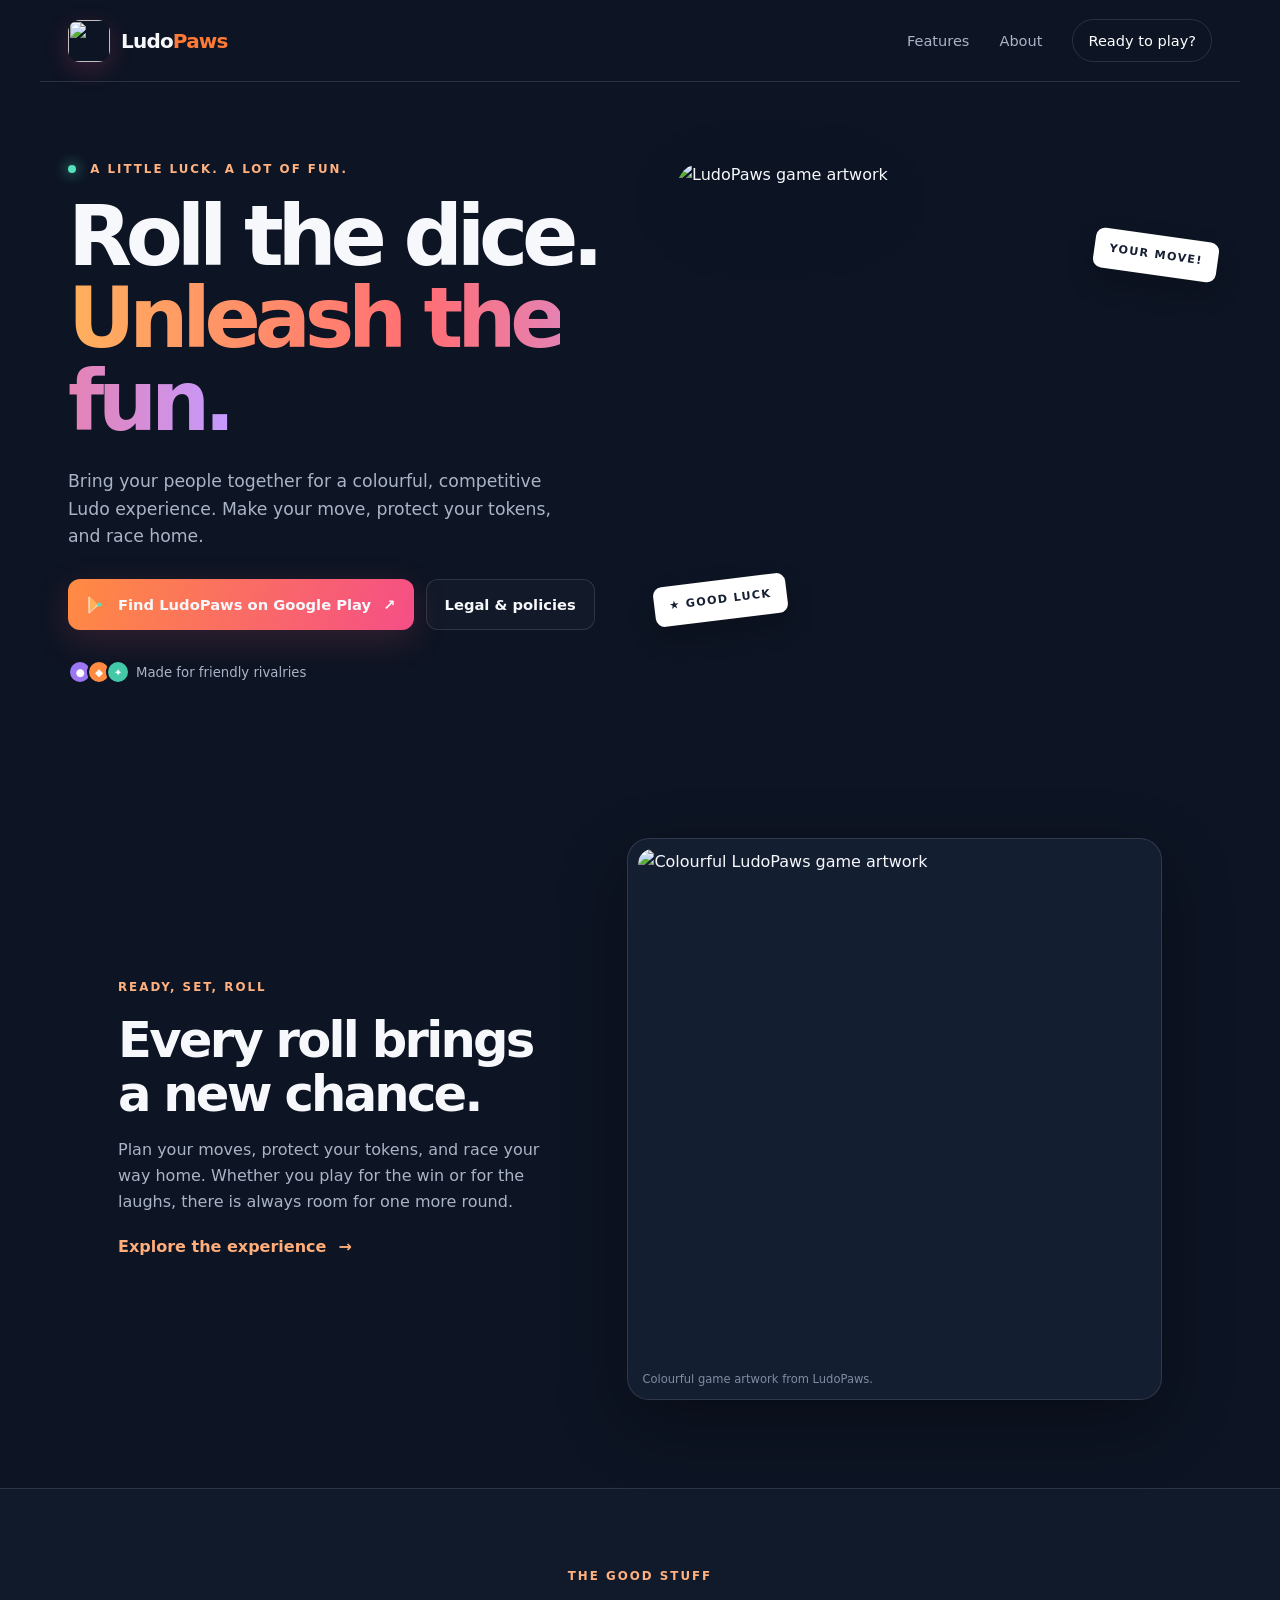
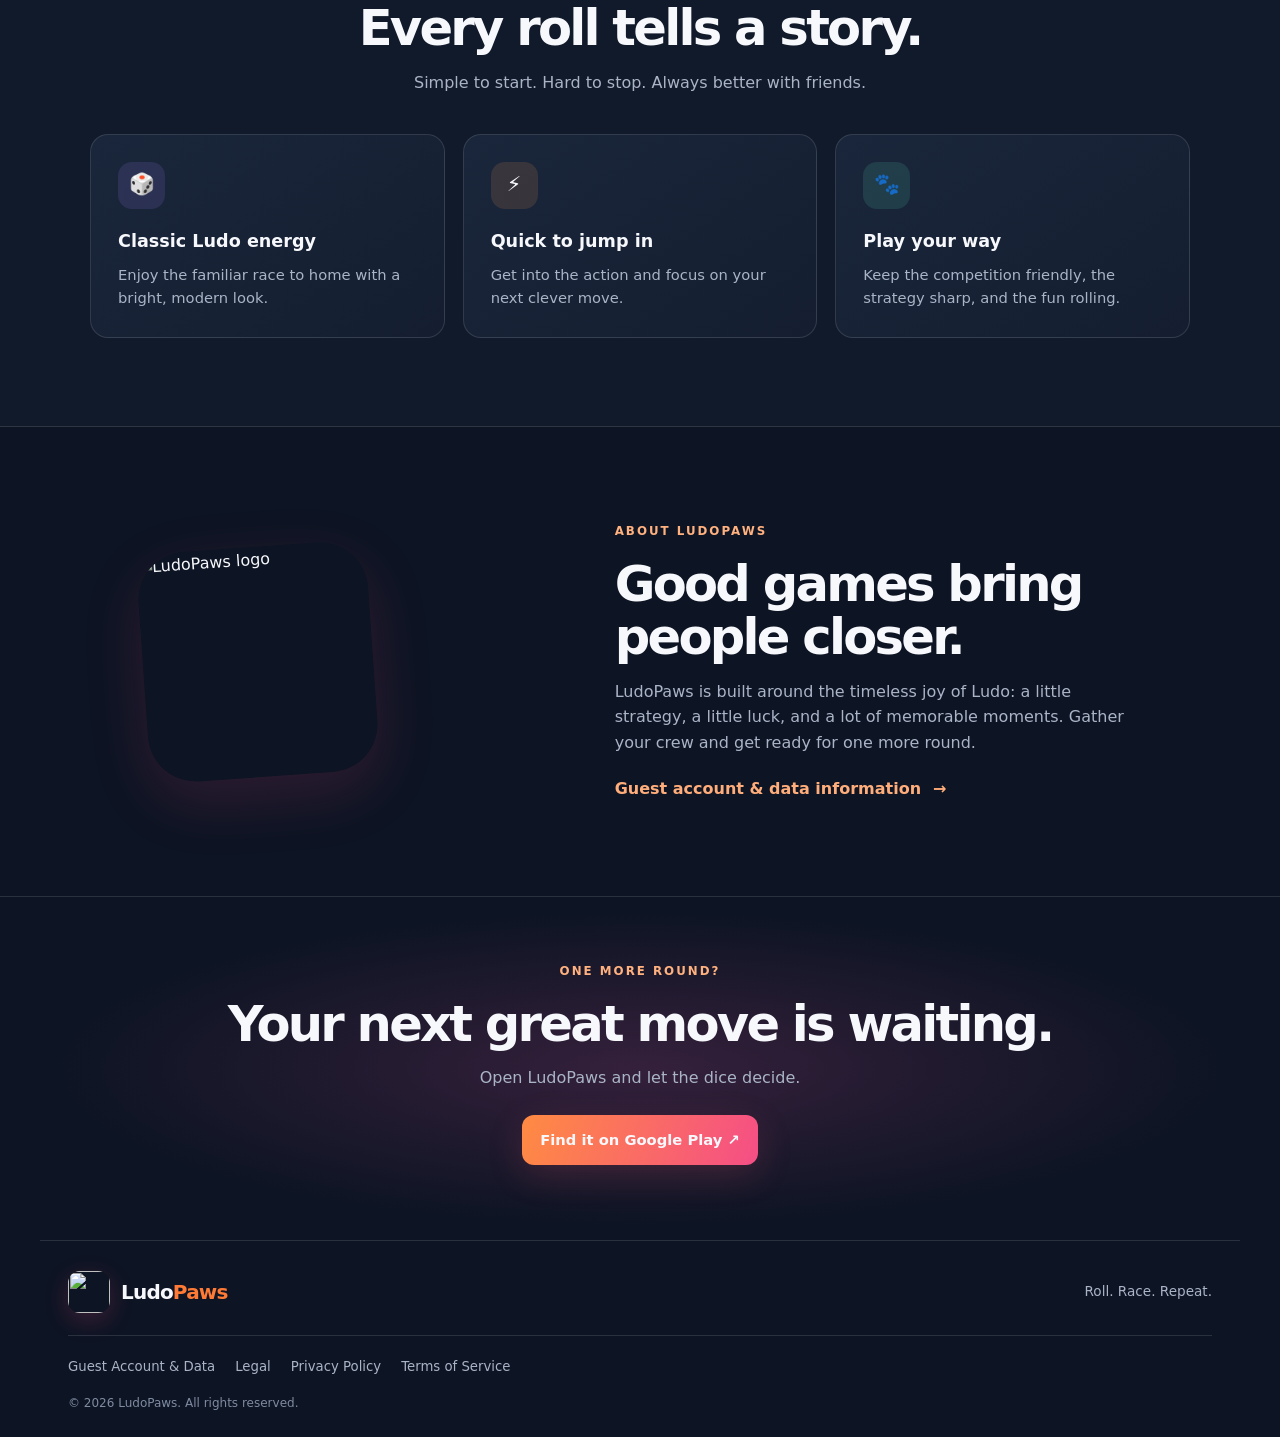
==== commit 058ae943: "Use LudoPaws package ID for Google Play links" ====
--- a/index.html
+++ b/index.html
@@ -9,10 +9,10 @@
 </head>
 <body><a class="skip-link" href="#main">Skip to content</a>
 <header class="site-header"><a class="brand" href="/" aria-label="LudoPaws home"><img class="brand-logo" src="https://raw.githubusercontent.com/rekixo-lab/ludopaws/main/android/app/src/main/res/drawable-nodpi/ic_ludo_paws_launcher.webp" width="44" height="44" alt=""><span>Ludo<span class="accent">Paws</span></span></a><nav aria-label="Main navigation"><a href="#features">Features</a><a href="#about">About</a><a class="nav-cta" href="#play">Ready to play?</a></nav></header>
-<main id="main"><section class="hero"><div class="hero-copy"><p class="eyebrow"><span class="dot"></span> A little luck. A lot of fun.</p><h1>Roll the dice.<br><span class="gradient-text">Unleash the fun.</span></h1><p class="hero-description">Bring your people together for a colourful, competitive Ludo experience. Make your move, protect your tokens, and race home.</p><div class="hero-actions" id="play"><a class="button button-primary" href="https://play.google.com/store/search?q=LudoPaws&amp;c=apps" target="_blank" rel="noopener noreferrer"><svg class="play-icon" viewBox="0 0 24 24" aria-hidden="true"><path fill="currentColor" d="M3 2.8v18.4c0 .6.7 1 1.2.6l10.1-9.2L4.2 2.2C3.7 1.9 3 2.2 3 2.8Z"/><path fill="#55e0bd" d="m15.5 8.6 3.1 1.8c1 .6 1 1.6 0 2.2l-3.1 1.8-3-3z"/><path fill="#ffb05d" d="m4.2 2.2 9.9 9.2-2.1 2-7.8 7.8z"/></svg>Find LudoPaws on Google Play <span aria-hidden="true">↗</span></a><a class="button button-ghost" href="/legal/">Legal &amp; policies</a></div><p class="store-note">Google Play search link; confirm the official listing before sharing.</p><div class="trust-row"><span class="mini-icons"><i>●</i><i>◆</i><i>✦</i></span><span>Made for friendly rivalries</span></div></div><div class="hero-art"><img class="hero-logo-art" src="https://raw.githubusercontent.com/rekixo-lab/ludopaws/main/android/app/src/main/res/drawable-nodpi/ludo_paws_home_hero.webp" alt="LudoPaws game artwork" width="640" height="640" fetchpriority="high"><span class="float-chip chip-top">YOUR MOVE!</span><span class="float-chip chip-bottom">★ GOOD LUCK</span></div></section>
+<main id="main"><section class="hero"><div class="hero-copy"><p class="eyebrow"><span class="dot"></span> A little luck. A lot of fun.</p><h1>Roll the dice.<br><span class="gradient-text">Unleash the fun.</span></h1><p class="hero-description">Bring your people together for a colourful, competitive Ludo experience. Make your move, protect your tokens, and race home.</p><div class="hero-actions" id="play"><a class="button button-primary" href="https://play.google.com/store/apps/details?id=com.rekixo.ludopaws" target="_blank" rel="noopener noreferrer"><svg class="play-icon" viewBox="0 0 24 24" aria-hidden="true"><path fill="currentColor" d="M3 2.8v18.4c0 .6.7 1 1.2.6l10.1-9.2L4.2 2.2C3.7 1.9 3 2.2 3 2.8Z"/><path fill="#55e0bd" d="m15.5 8.6 3.1 1.8c1 .6 1 1.6 0 2.2l-3.1 1.8-3-3z"/><path fill="#ffb05d" d="m4.2 2.2 9.9 9.2-2.1 2-7.8 7.8z"/></svg>Find LudoPaws on Google Play <span aria-hidden="true">↗</span></a><a class="button button-ghost" href="/legal/">Legal &amp; policies</a></div><div class="trust-row"><span class="mini-icons"><i>●</i><i>◆</i><i>✦</i></span><span>Made for friendly rivalries</span></div></div><div class="hero-art"><img class="hero-logo-art" src="https://raw.githubusercontent.com/rekixo-lab/ludopaws/main/android/app/src/main/res/drawable-nodpi/ludo_paws_home_hero.webp" alt="LudoPaws game artwork" width="640" height="640" fetchpriority="high"><span class="float-chip chip-top">YOUR MOVE!</span><span class="float-chip chip-bottom">★ GOOD LUCK</span></div></section>
 <section class="gameplay-section"><div class="gameplay-copy"><p class="eyebrow">READY, SET, ROLL</p><h2>Every roll brings a new chance.</h2><p>Plan your moves, protect your tokens, and race your way home. Whether you play for the win or for the laughs, there is always room for one more round.</p><a class="text-link" href="#features">Explore the experience <span>→</span></a></div><figure class="gameplay-frame"><img src="https://raw.githubusercontent.com/rekixo-lab/ludopaws/main/android/app/src/main/res/drawable-nodpi/ludo_paws_game_background.webp" alt="Colourful LudoPaws game artwork" loading="lazy" width="900" height="900"><figcaption>Colourful game artwork from LudoPaws.</figcaption></figure></section>
 <section class="feature-section" id="features"><div class="section-heading"><p class="eyebrow">THE GOOD STUFF</p><h2>Every roll tells a story.</h2><p>Simple to start. Hard to stop. Always better with friends.</p></div><div class="feature-grid"><article class="feature-card"><span class="feature-icon purple" aria-hidden="true">🎲</span><h3>Classic Ludo energy</h3><p>Enjoy the familiar race to home with a bright, modern look.</p></article><article class="feature-card"><span class="feature-icon orange" aria-hidden="true">⚡</span><h3>Quick to jump in</h3><p>Get into the action and focus on your next clever move.</p></article><article class="feature-card"><span class="feature-icon mint" aria-hidden="true">🐾</span><h3>Play your way</h3><p>Keep the competition friendly, the strategy sharp, and the fun rolling.</p></article></div></section>
 <section class="about-section" id="about"><div class="about-badge"><img src="https://raw.githubusercontent.com/rekixo-lab/ludopaws/main/android/app/src/main/res/drawable-nodpi/ic_ludo_paws.webp" alt="LudoPaws logo" loading="lazy" width="230" height="230"></div><div><p class="eyebrow">ABOUT LUDOPAWS</p><h2>Good games bring<br>people closer.</h2><p>LudoPaws is built around the timeless joy of Ludo: a little strategy, a little luck, and a lot of memorable moments. Gather your crew and get ready for one more round.</p><a class="text-link" href="/guest-account-data/">Guest account &amp; data information <span>→</span></a></div></section>
-<section class="bottom-cta"><p class="eyebrow">ONE MORE ROUND?</p><h2>Your next great move is waiting.</h2><p>Open LudoPaws and let the dice decide.</p><a class="button button-primary" href="https://play.google.com/store/search?q=LudoPaws&amp;c=apps" target="_blank" rel="noopener noreferrer">Find it on Google Play ↗</a></section></main>
+<section class="bottom-cta"><p class="eyebrow">ONE MORE ROUND?</p><h2>Your next great move is waiting.</h2><p>Open LudoPaws and let the dice decide.</p><a class="button button-primary" href="https://play.google.com/store/apps/details?id=com.rekixo.ludopaws" target="_blank" rel="noopener noreferrer">Find it on Google Play ↗</a></section></main>
 <footer class="site-footer"><a class="brand" href="/"><img class="brand-logo" src="https://raw.githubusercontent.com/rekixo-lab/ludopaws/main/android/app/src/main/res/drawable-nodpi/ic_ludo_paws_launcher.webp" width="40" height="40" alt=""><span>Ludo<span class="accent">Paws</span></span></a><p>Roll. Race. Repeat.</p><div class="footer-links"><a href="/guest-account-data/">Guest Account &amp; Data</a><a href="/legal/">Legal</a><a href="/privacy-policy/">Privacy Policy</a><a href="/terms-of-service/">Terms of Service</a></div><small>© <span id="year">2026</span> LudoPaws. All rights reserved.</small></footer><script>document.getElementById('year').textContent=new Date().getFullYear();</script>
 </body></html>
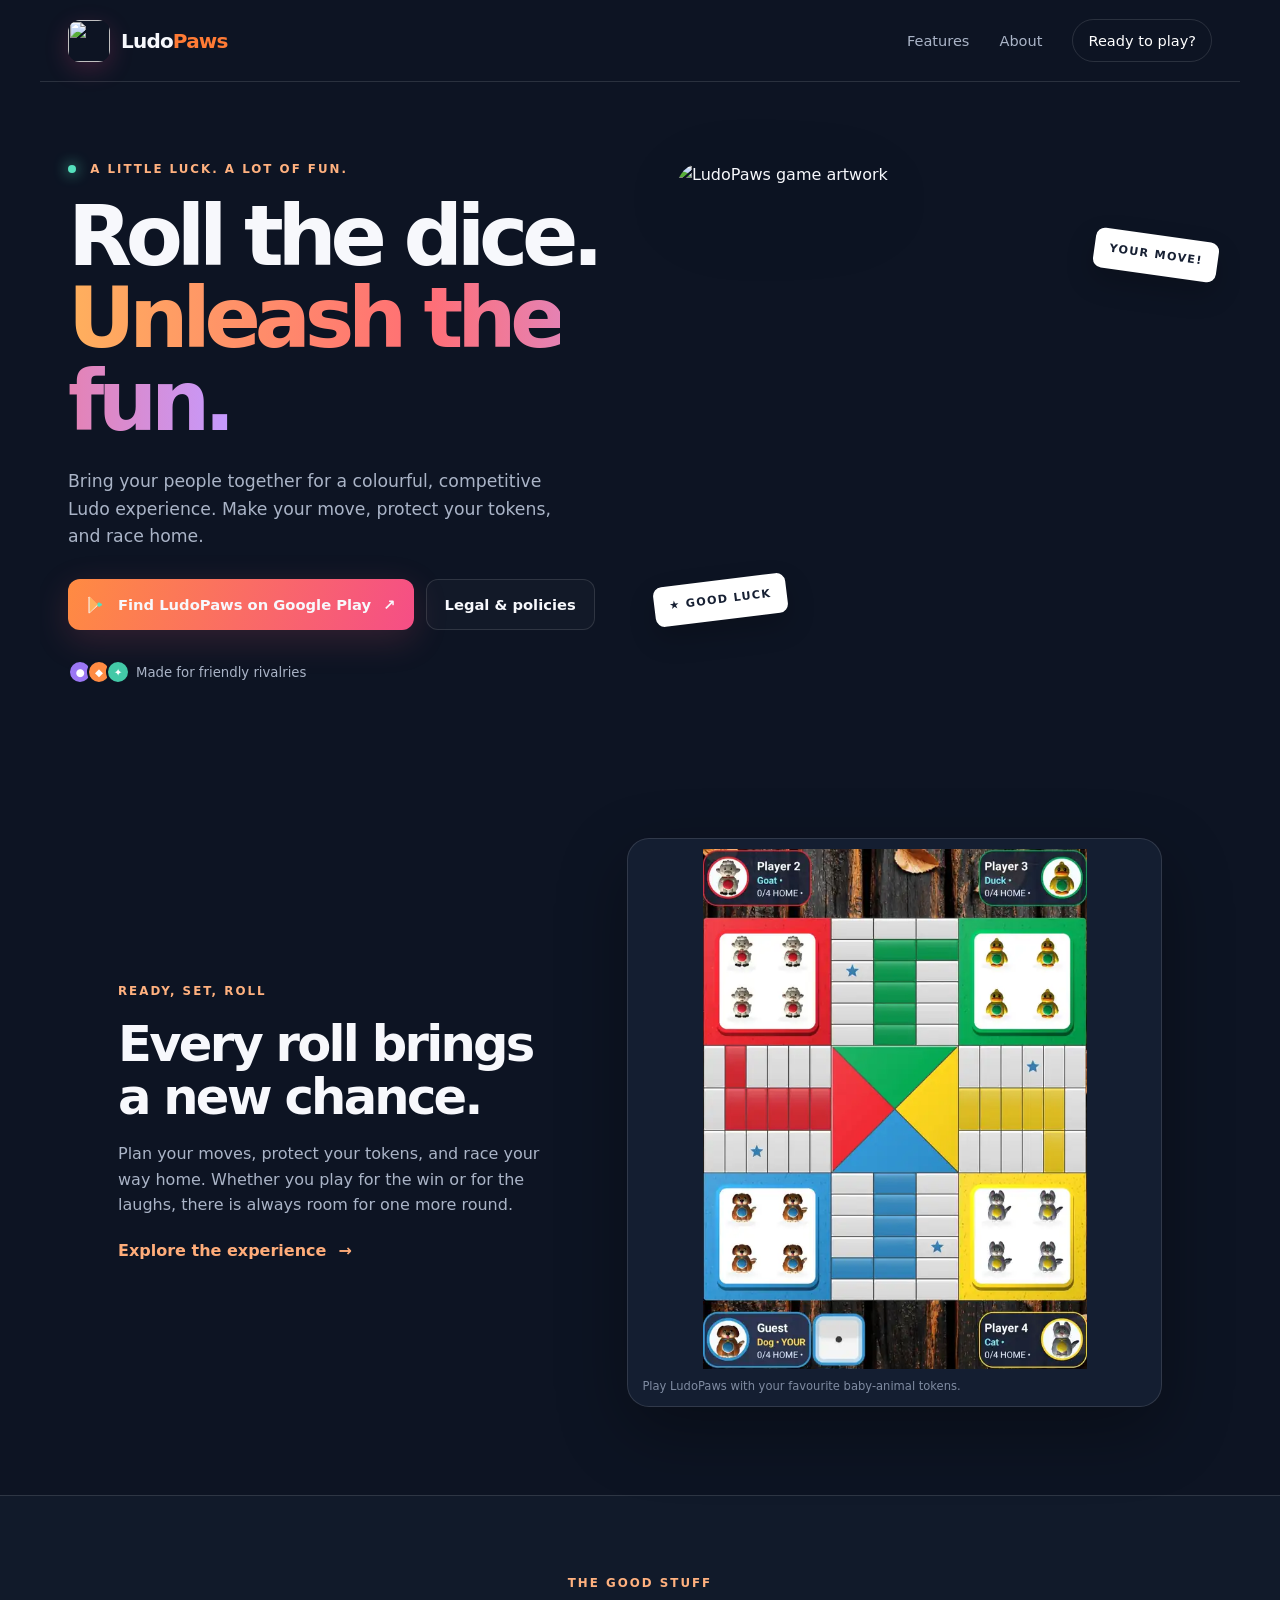
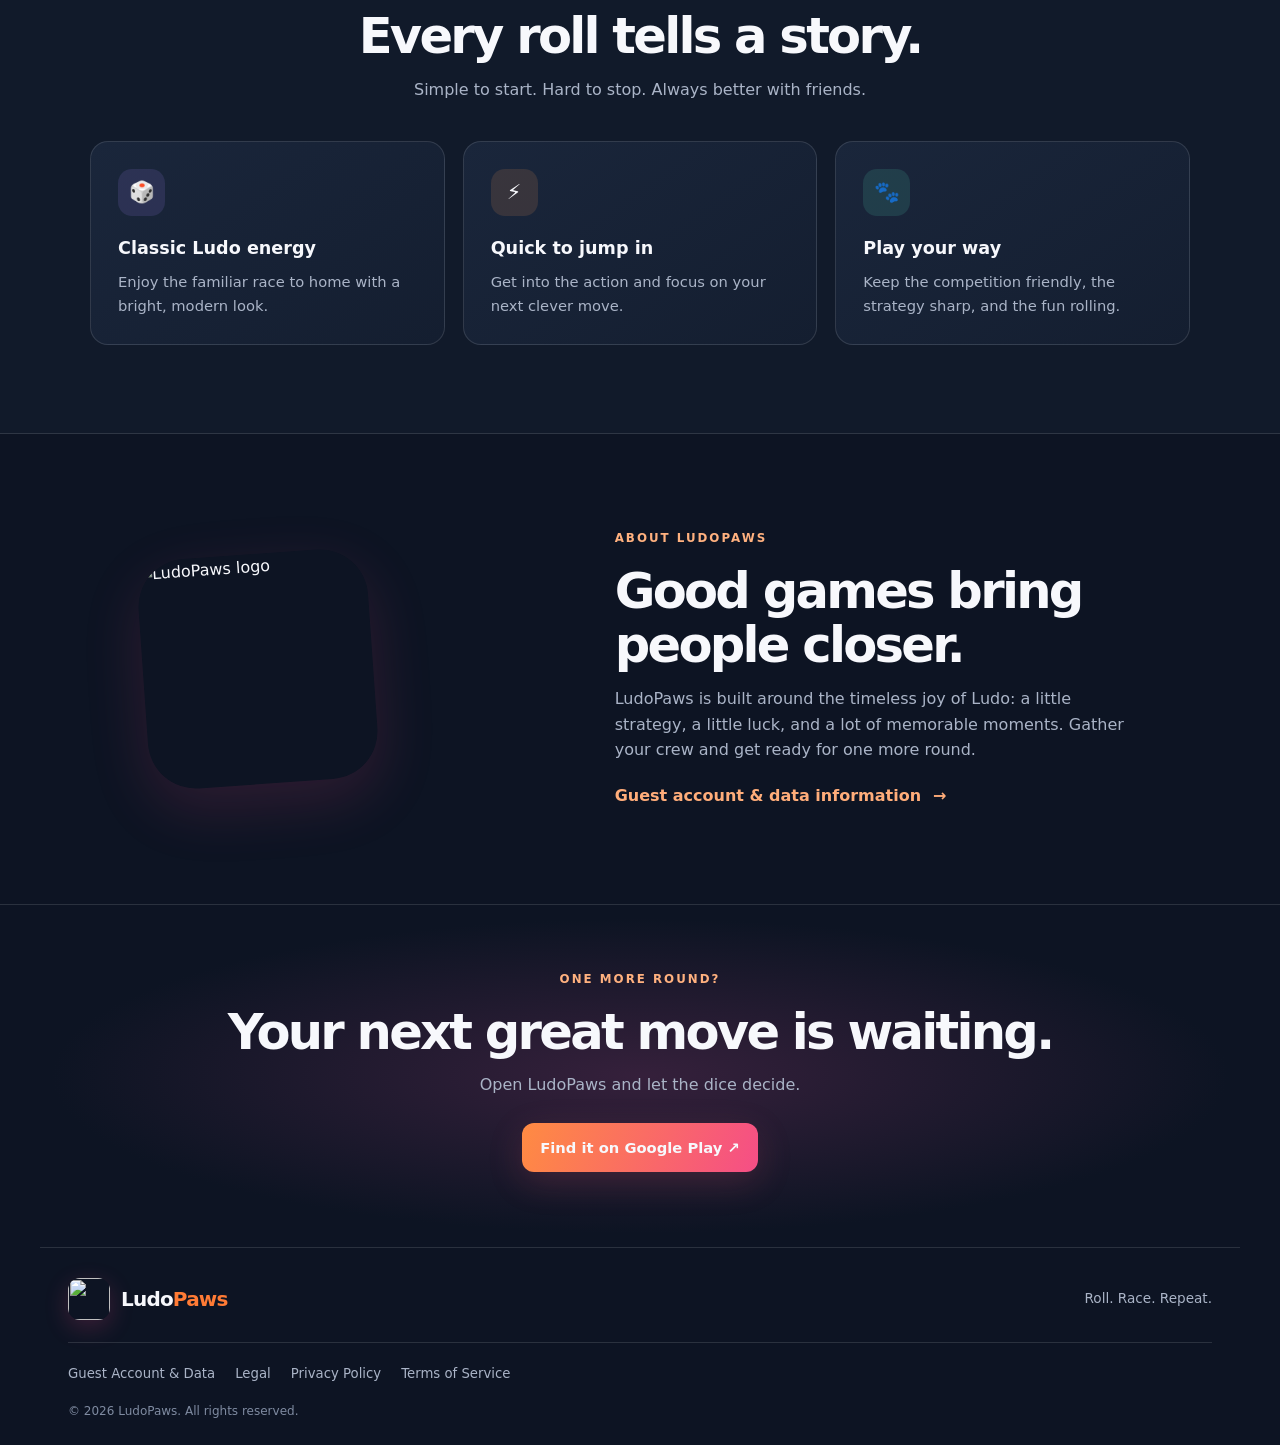
==== commit 3a82e30b: "Use supplied LudoPaws gameplay board on website" ====
--- a/index.html
+++ b/index.html
@@ -10,7 +10,7 @@
 <body><a class="skip-link" href="#main">Skip to content</a>
 <header class="site-header"><a class="brand" href="/" aria-label="LudoPaws home"><img class="brand-logo" src="https://raw.githubusercontent.com/rekixo-lab/ludopaws/main/android/app/src/main/res/drawable-nodpi/ic_ludo_paws_launcher.webp" width="44" height="44" alt=""><span>Ludo<span class="accent">Paws</span></span></a><nav aria-label="Main navigation"><a href="#features">Features</a><a href="#about">About</a><a class="nav-cta" href="#play">Ready to play?</a></nav></header>
 <main id="main"><section class="hero"><div class="hero-copy"><p class="eyebrow"><span class="dot"></span> A little luck. A lot of fun.</p><h1>Roll the dice.<br><span class="gradient-text">Unleash the fun.</span></h1><p class="hero-description">Bring your people together for a colourful, competitive Ludo experience. Make your move, protect your tokens, and race home.</p><div class="hero-actions" id="play"><a class="button button-primary" href="https://play.google.com/store/apps/details?id=com.rekixo.ludopaws" target="_blank" rel="noopener noreferrer"><svg class="play-icon" viewBox="0 0 24 24" aria-hidden="true"><path fill="currentColor" d="M3 2.8v18.4c0 .6.7 1 1.2.6l10.1-9.2L4.2 2.2C3.7 1.9 3 2.2 3 2.8Z"/><path fill="#55e0bd" d="m15.5 8.6 3.1 1.8c1 .6 1 1.6 0 2.2l-3.1 1.8-3-3z"/><path fill="#ffb05d" d="m4.2 2.2 9.9 9.2-2.1 2-7.8 7.8z"/></svg>Find LudoPaws on Google Play <span aria-hidden="true">↗</span></a><a class="button button-ghost" href="/legal/">Legal &amp; policies</a></div><div class="trust-row"><span class="mini-icons"><i>●</i><i>◆</i><i>✦</i></span><span>Made for friendly rivalries</span></div></div><div class="hero-art"><img class="hero-logo-art" src="https://raw.githubusercontent.com/rekixo-lab/ludopaws/main/android/app/src/main/res/drawable-nodpi/ludo_paws_home_hero.webp" alt="LudoPaws game artwork" width="640" height="640" fetchpriority="high"><span class="float-chip chip-top">YOUR MOVE!</span><span class="float-chip chip-bottom">★ GOOD LUCK</span></div></section>
-<section class="gameplay-section"><div class="gameplay-copy"><p class="eyebrow">READY, SET, ROLL</p><h2>Every roll brings a new chance.</h2><p>Plan your moves, protect your tokens, and race your way home. Whether you play for the win or for the laughs, there is always room for one more round.</p><a class="text-link" href="#features">Explore the experience <span>→</span></a></div><figure class="gameplay-frame"><img src="https://raw.githubusercontent.com/rekixo-lab/ludopaws/main/android/app/src/main/res/drawable-nodpi/ludo_paws_game_background.webp" alt="Colourful LudoPaws game artwork" loading="lazy" width="900" height="900"><figcaption>Colourful game artwork from LudoPaws.</figcaption></figure></section>
+<section class="gameplay-section"><div class="gameplay-copy"><p class="eyebrow">READY, SET, ROLL</p><h2>Every roll brings a new chance.</h2><p>Plan your moves, protect your tokens, and race your way home. Whether you play for the win or for the laughs, there is always room for one more round.</p><a class="text-link" href="#features">Explore the experience <span>→</span></a></div><figure class="gameplay-frame"><img src="/assets/ludopaws-board.webp" alt="LudoPaws gameplay board with four colourful zones and baby-animal tokens" loading="lazy" width="1055" height="1400"><figcaption>Play LudoPaws with your favourite baby-animal tokens.</figcaption></figure></section>
 <section class="feature-section" id="features"><div class="section-heading"><p class="eyebrow">THE GOOD STUFF</p><h2>Every roll tells a story.</h2><p>Simple to start. Hard to stop. Always better with friends.</p></div><div class="feature-grid"><article class="feature-card"><span class="feature-icon purple" aria-hidden="true">🎲</span><h3>Classic Ludo energy</h3><p>Enjoy the familiar race to home with a bright, modern look.</p></article><article class="feature-card"><span class="feature-icon orange" aria-hidden="true">⚡</span><h3>Quick to jump in</h3><p>Get into the action and focus on your next clever move.</p></article><article class="feature-card"><span class="feature-icon mint" aria-hidden="true">🐾</span><h3>Play your way</h3><p>Keep the competition friendly, the strategy sharp, and the fun rolling.</p></article></div></section>
 <section class="about-section" id="about"><div class="about-badge"><img src="https://raw.githubusercontent.com/rekixo-lab/ludopaws/main/android/app/src/main/res/drawable-nodpi/ic_ludo_paws.webp" alt="LudoPaws logo" loading="lazy" width="230" height="230"></div><div><p class="eyebrow">ABOUT LUDOPAWS</p><h2>Good games bring<br>people closer.</h2><p>LudoPaws is built around the timeless joy of Ludo: a little strategy, a little luck, and a lot of memorable moments. Gather your crew and get ready for one more round.</p><a class="text-link" href="/guest-account-data/">Guest account &amp; data information <span>→</span></a></div></section>
 <section class="bottom-cta"><p class="eyebrow">ONE MORE ROUND?</p><h2>Your next great move is waiting.</h2><p>Open LudoPaws and let the dice decide.</p><a class="button button-primary" href="https://play.google.com/store/apps/details?id=com.rekixo.ludopaws" target="_blank" rel="noopener noreferrer">Find it on Google Play ↗</a></section></main>
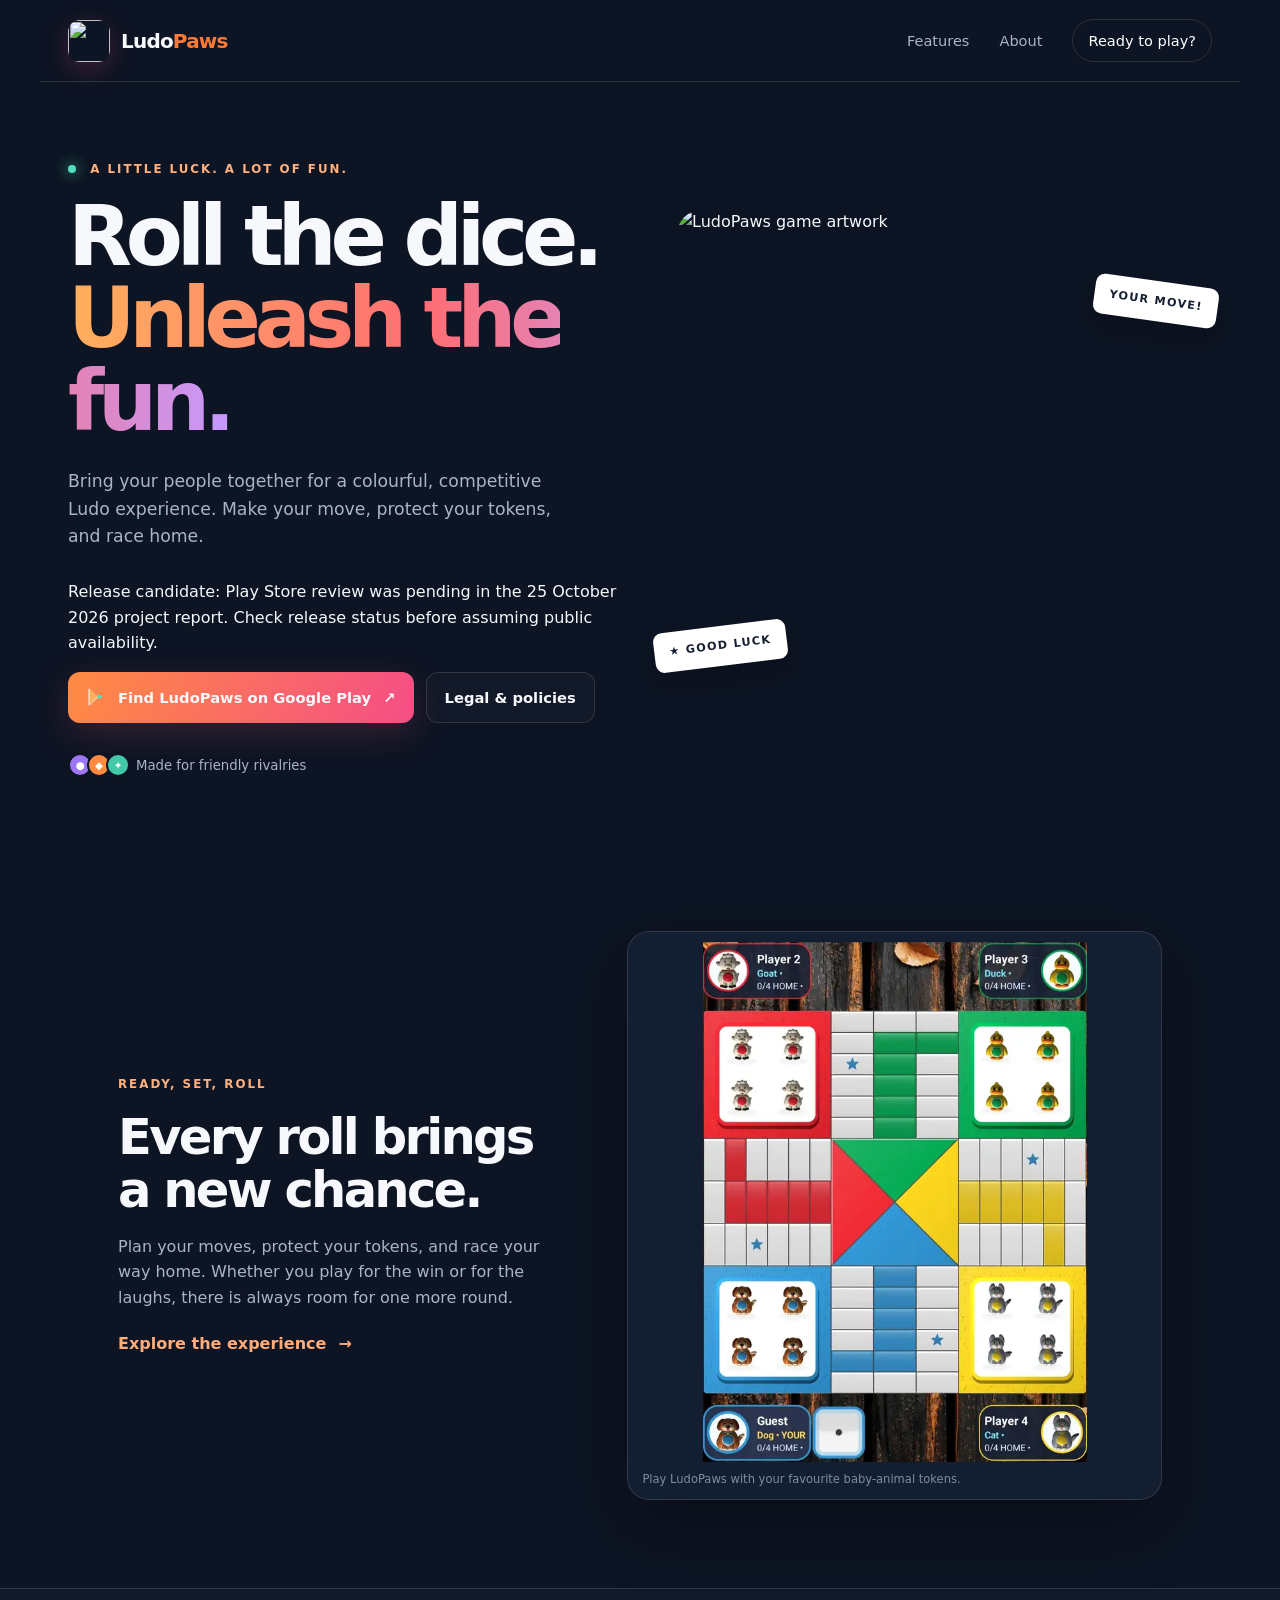
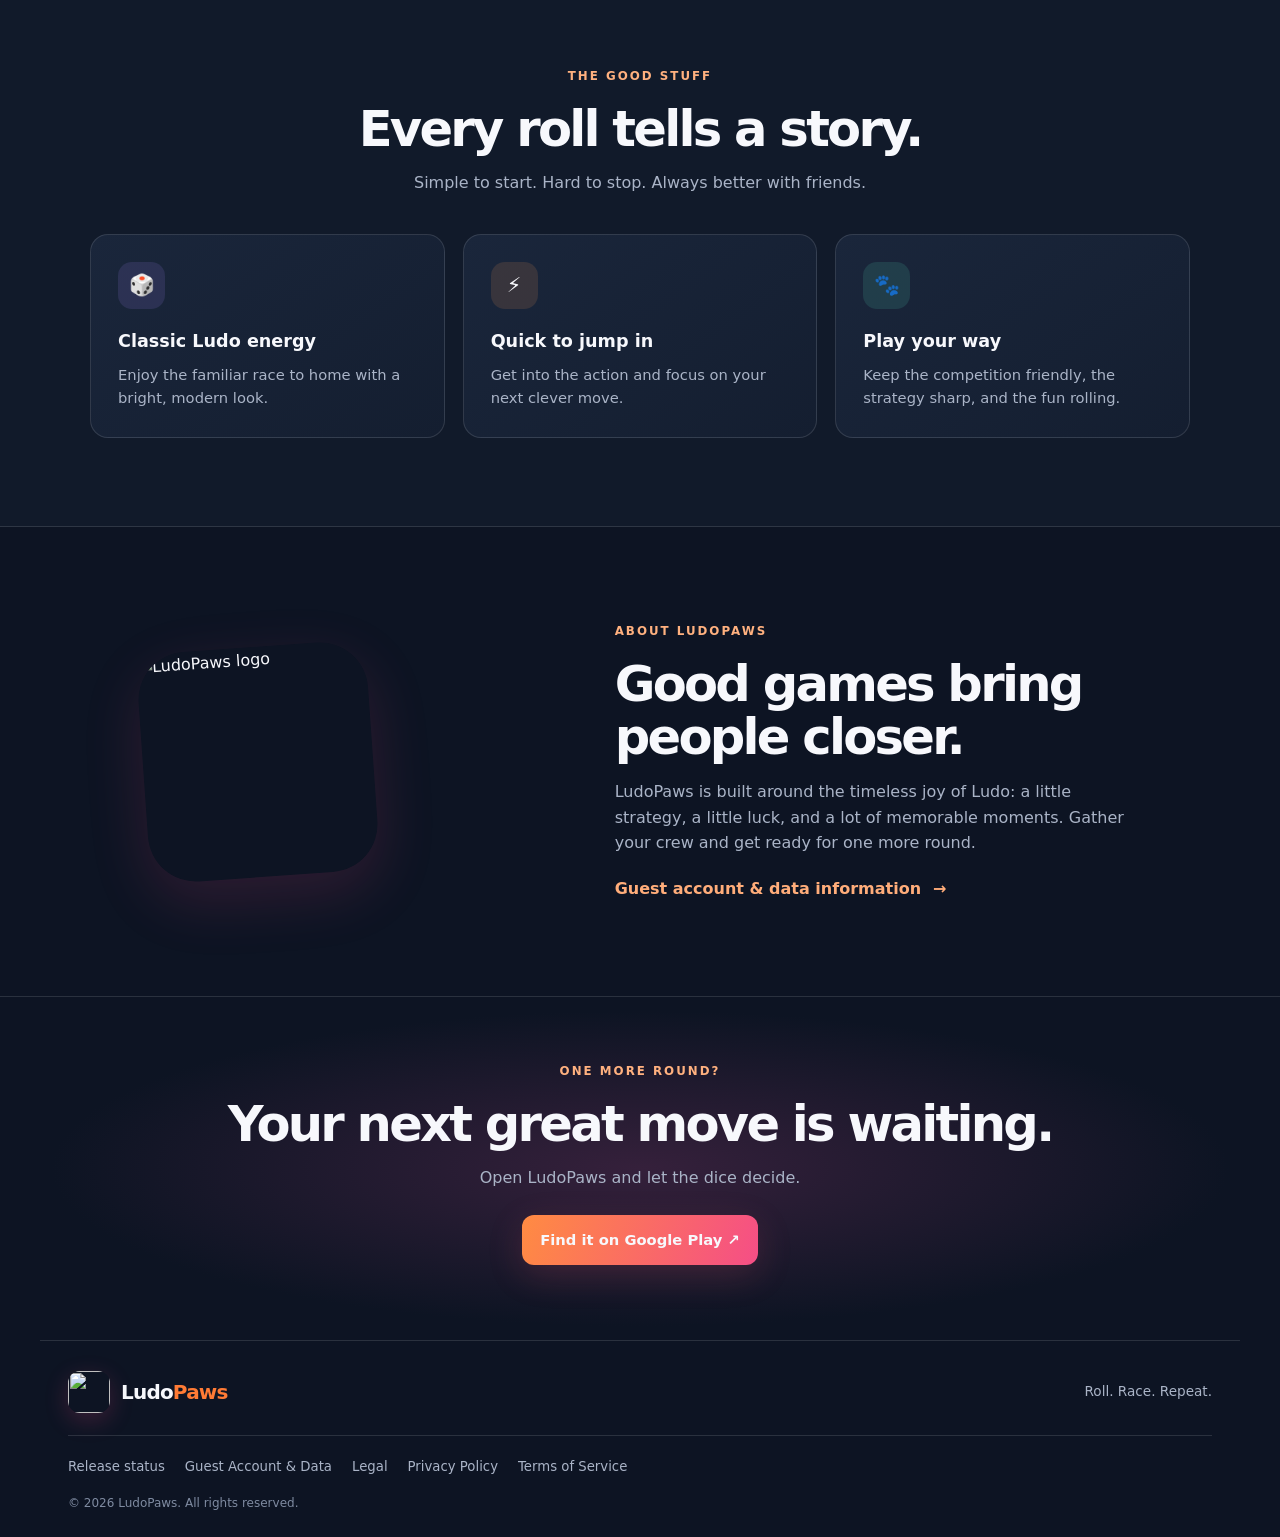
==== commit 0cf244fb: "stage3(release): add dated status notice without pretending store approval" ====
--- a/index.html
+++ b/index.html
@@ -9,10 +9,10 @@
 </head>
 <body><a class="skip-link" href="#main">Skip to content</a>
 <header class="site-header"><a class="brand" href="/" aria-label="LudoPaws home"><img class="brand-logo" src="https://raw.githubusercontent.com/rekixo-lab/ludopaws/main/android/app/src/main/res/drawable-nodpi/ic_ludo_paws_launcher.webp" width="44" height="44" alt=""><span>Ludo<span class="accent">Paws</span></span></a><nav aria-label="Main navigation"><a href="#features">Features</a><a href="#about">About</a><a class="nav-cta" href="#play">Ready to play?</a></nav></header>
-<main id="main"><section class="hero"><div class="hero-copy"><p class="eyebrow"><span class="dot"></span> A little luck. A lot of fun.</p><h1>Roll the dice.<br><span class="gradient-text">Unleash the fun.</span></h1><p class="hero-description">Bring your people together for a colourful, competitive Ludo experience. Make your move, protect your tokens, and race home.</p><div class="hero-actions" id="play"><a class="button button-primary" href="https://play.google.com/store/apps/details?id=com.rekixo.ludopaws" target="_blank" rel="noopener noreferrer"><svg class="play-icon" viewBox="0 0 24 24" aria-hidden="true"><path fill="currentColor" d="M3 2.8v18.4c0 .6.7 1 1.2.6l10.1-9.2L4.2 2.2C3.7 1.9 3 2.2 3 2.8Z"/><path fill="#55e0bd" d="m15.5 8.6 3.1 1.8c1 .6 1 1.6 0 2.2l-3.1 1.8-3-3z"/><path fill="#ffb05d" d="m4.2 2.2 9.9 9.2-2.1 2-7.8 7.8z"/></svg>Find LudoPaws on Google Play <span aria-hidden="true">↗</span></a><a class="button button-ghost" href="/legal/">Legal &amp; policies</a></div><div class="trust-row"><span class="mini-icons"><i>●</i><i>◆</i><i>✦</i></span><span>Made for friendly rivalries</span></div></div><div class="hero-art"><img class="hero-logo-art" src="https://raw.githubusercontent.com/rekixo-lab/ludopaws/main/android/app/src/main/res/drawable-nodpi/ludo_paws_home_hero.webp" alt="LudoPaws game artwork" width="640" height="640" fetchpriority="high"><span class="float-chip chip-top">YOUR MOVE!</span><span class="float-chip chip-bottom">★ GOOD LUCK</span></div></section>
+<main id="main"><section class="hero"><div class="hero-copy"><p class="eyebrow"><span class="dot"></span> A little luck. A lot of fun.</p><h1>Roll the dice.<br><span class="gradient-text">Unleash the fun.</span></h1><p class="hero-description">Bring your people together for a colourful, competitive Ludo experience. Make your move, protect your tokens, and race home.</p><p class="release-note" role="status">Release candidate: Play Store review was pending in the 25 October 2026 project report. <a href="/release-status.html">Check release status</a> before assuming public availability.</p><div class="hero-actions" id="play"><a class="button button-primary" href="https://play.google.com/store/apps/details?id=com.rekixo.ludopaws" target="_blank" rel="noopener noreferrer"><svg class="play-icon" viewBox="0 0 24 24" aria-hidden="true"><path fill="currentColor" d="M3 2.8v18.4c0 .6.7 1 1.2.6l10.1-9.2L4.2 2.2C3.7 1.9 3 2.2 3 2.8Z"/><path fill="#55e0bd" d="m15.5 8.6 3.1 1.8c1 .6 1 1.6 0 2.2l-3.1 1.8-3-3z"/><path fill="#ffb05d" d="m4.2 2.2 9.9 9.2-2.1 2-7.8 7.8z"/></svg>Find LudoPaws on Google Play <span aria-hidden="true">↗</span></a><a class="button button-ghost" href="/legal/">Legal &amp; policies</a></div><div class="trust-row"><span class="mini-icons"><i>●</i><i>◆</i><i>✦</i></span><span>Made for friendly rivalries</span></div></div><div class="hero-art"><img class="hero-logo-art" src="https://raw.githubusercontent.com/rekixo-lab/ludopaws/main/android/app/src/main/res/drawable-nodpi/ludo_paws_home_hero.webp" alt="LudoPaws game artwork" width="640" height="640" fetchpriority="high"><span class="float-chip chip-top">YOUR MOVE!</span><span class="float-chip chip-bottom">★ GOOD LUCK</span></div></section>
 <section class="gameplay-section"><div class="gameplay-copy"><p class="eyebrow">READY, SET, ROLL</p><h2>Every roll brings a new chance.</h2><p>Plan your moves, protect your tokens, and race your way home. Whether you play for the win or for the laughs, there is always room for one more round.</p><a class="text-link" href="#features">Explore the experience <span>→</span></a></div><figure class="gameplay-frame"><img src="/assets/ludopaws-board.webp" alt="LudoPaws gameplay board with four colourful zones and baby-animal tokens" loading="lazy" width="1055" height="1400"><figcaption>Play LudoPaws with your favourite baby-animal tokens.</figcaption></figure></section>
 <section class="feature-section" id="features"><div class="section-heading"><p class="eyebrow">THE GOOD STUFF</p><h2>Every roll tells a story.</h2><p>Simple to start. Hard to stop. Always better with friends.</p></div><div class="feature-grid"><article class="feature-card"><span class="feature-icon purple" aria-hidden="true">🎲</span><h3>Classic Ludo energy</h3><p>Enjoy the familiar race to home with a bright, modern look.</p></article><article class="feature-card"><span class="feature-icon orange" aria-hidden="true">⚡</span><h3>Quick to jump in</h3><p>Get into the action and focus on your next clever move.</p></article><article class="feature-card"><span class="feature-icon mint" aria-hidden="true">🐾</span><h3>Play your way</h3><p>Keep the competition friendly, the strategy sharp, and the fun rolling.</p></article></div></section>
 <section class="about-section" id="about"><div class="about-badge"><img src="https://raw.githubusercontent.com/rekixo-lab/ludopaws/main/android/app/src/main/res/drawable-nodpi/ic_ludo_paws.webp" alt="LudoPaws logo" loading="lazy" width="230" height="230"></div><div><p class="eyebrow">ABOUT LUDOPAWS</p><h2>Good games bring<br>people closer.</h2><p>LudoPaws is built around the timeless joy of Ludo: a little strategy, a little luck, and a lot of memorable moments. Gather your crew and get ready for one more round.</p><a class="text-link" href="/guest-account-data/">Guest account &amp; data information <span>→</span></a></div></section>
 <section class="bottom-cta"><p class="eyebrow">ONE MORE ROUND?</p><h2>Your next great move is waiting.</h2><p>Open LudoPaws and let the dice decide.</p><a class="button button-primary" href="https://play.google.com/store/apps/details?id=com.rekixo.ludopaws" target="_blank" rel="noopener noreferrer">Find it on Google Play ↗</a></section></main>
-<footer class="site-footer"><a class="brand" href="/"><img class="brand-logo" src="https://raw.githubusercontent.com/rekixo-lab/ludopaws/main/android/app/src/main/res/drawable-nodpi/ic_ludo_paws_launcher.webp" width="40" height="40" alt=""><span>Ludo<span class="accent">Paws</span></span></a><p>Roll. Race. Repeat.</p><div class="footer-links"><a href="/guest-account-data/">Guest Account &amp; Data</a><a href="/legal/">Legal</a><a href="/privacy-policy/">Privacy Policy</a><a href="/terms-of-service/">Terms of Service</a></div><small>© <span id="year">2026</span> LudoPaws. All rights reserved.</small></footer><script>document.getElementById('year').textContent=new Date().getFullYear();</script>
+<footer class="site-footer"><a class="brand" href="/"><img class="brand-logo" src="https://raw.githubusercontent.com/rekixo-lab/ludopaws/main/android/app/src/main/res/drawable-nodpi/ic_ludo_paws_launcher.webp" width="40" height="40" alt=""><span>Ludo<span class="accent">Paws</span></span></a><p>Roll. Race. Repeat.</p><div class="footer-links"><a href="/release-status.html">Release status</a><a href="/guest-account-data/">Guest Account &amp; Data</a><a href="/legal/">Legal</a><a href="/privacy-policy/">Privacy Policy</a><a href="/terms-of-service/">Terms of Service</a></div><small>© <span id="year">2026</span> LudoPaws. All rights reserved.</small></footer><script>document.getElementById('year').textContent=new Date().getFullYear();</script>
 </body></html>
--- a/assets/styles.css
+++ b/assets/styles.css
@@ -1 +1 @@
-:root{--bg:#0d1423;--panel:#141e31;--text:#f7f8fc;--muted:#aab4c7;--orange:#ff7b35;--pink:#fa4b87;--mint:#55e0bd;--line:rgba(255,255,255,.12)}*{box-sizing:border-box}html{scroll-behavior:smooth}body{margin:0;background:var(--bg);color:var(--text);font-family:Inter,ui-sans-serif,system-ui,-apple-system,BlinkMacSystemFont,"Segoe UI",sans-serif;line-height:1.6}a{color:inherit;text-decoration:none}.site-header{min-height:82px;display:flex;align-items:center;justify-content:space-between;max-width:1200px;padding:14px 28px;margin:auto;border-bottom:1px solid var(--line)}.brand{display:inline-flex;gap:11px;align-items:center;font-weight:850;font-size:1.25rem;letter-spacing:-.04em}.brand-logo{width:42px;height:42px;object-fit:cover;border-radius:12px;box-shadow:0 7px 24px #fa4b8733}.accent{color:var(--orange)}nav{display:flex;align-items:center;gap:30px;color:var(--muted);font-size:.91rem}nav a:hover,.footer-links a:hover{color:#fff}.nav-cta{color:#fff;border:1px solid var(--line);padding:9px 15px;border-radius:999px}.hero{max-width:1200px;min-height:590px;margin:auto;padding:78px 28px 66px;display:grid;grid-template-columns:1fr 1fr;align-items:center;gap:40px;overflow:hidden}.eyebrow{font-size:.74rem;font-weight:800;letter-spacing:.17em;color:#ffb17f;text-transform:uppercase;margin:0 0 17px}.dot{display:inline-block;width:8px;height:8px;border-radius:50%;background:var(--mint);margin-right:8px;box-shadow:0 0 14px #55e0bd}.hero h1{font-size:clamp(3.2rem,6.5vw,5.7rem);letter-spacing:-.075em;line-height:.99;margin:0;font-weight:900}.gradient-text{background:linear-gradient(90deg,#ffb05d,#ff6e75 55%,#c59aff);-webkit-background-clip:text;background-clip:text;color:transparent}.hero-description{max-width:500px;color:var(--muted);font-size:1.08rem;margin:25px 0 28px}.hero-actions{display:flex;flex-wrap:wrap;gap:12px}.button{display:inline-flex;align-items:center;gap:12px;border-radius:12px;padding:13px 18px;font-weight:750;font-size:.92rem;transition:transform .18s ease,filter .18s ease}.button:hover{transform:translateY(-2px);filter:brightness(1.06)}.button-primary{background:linear-gradient(110deg,#ff8b42,#f54e86);box-shadow:0 10px 35px #f65a762c}.button-ghost{border:1px solid var(--line);background:#ffffff06}.play-icon{width:20px;height:20px;flex:0 0 20px}.store-note{color:#7f8ba1;font-size:.76rem;margin:12px 0 0}.trust-row{display:flex;align-items:center;gap:11px;color:var(--muted);font-size:.83rem;margin-top:30px}.mini-icons{display:flex}.mini-icons i{font-style:normal;display:grid;place-items:center;width:24px;height:24px;border:2px solid var(--bg);border-radius:50%;margin-right:-5px;background:#9b77f4;color:#fff;font-size:.65rem}.mini-icons i:nth-child(2){background:#ff8b42}.mini-icons i:nth-child(3){background:#43c9a7}.hero-art{position:relative;display:grid;place-items:center;min-width:0}.hero-logo-art{display:block;width:min(100%,520px);height:auto;aspect-ratio:1;object-fit:contain;filter:drop-shadow(0 25px 45px #0005);border-radius:28px}.float-chip{position:absolute;z-index:2;background:#fff;color:#172033;font-weight:900;font-size:.7rem;letter-spacing:.12em;padding:11px 15px;border-radius:9px;box-shadow:0 12px 28px #0003}.chip-top{top:14%;right:-1%;transform:rotate(8deg)}.chip-bottom{bottom:12%;left:-1%;transform:rotate(-7deg)}.gameplay-section{max-width:1100px;margin:auto;padding:88px 28px;display:grid;grid-template-columns:.85fr 1fr;align-items:center;gap:55px}.gameplay-copy h2{font-size:clamp(2rem,4vw,3.1rem);line-height:1.08;letter-spacing:-.055em;margin:0 0 16px}.gameplay-copy>p:not(.eyebrow){color:var(--muted);margin:0 0 20px;max-width:500px}.gameplay-frame{margin:0;background:#141e31;border:1px solid var(--line);border-radius:22px;padding:10px;box-shadow:0 24px 70px #0005;overflow:hidden}.gameplay-frame img{display:block;width:100%;height:auto;max-height:520px;object-fit:contain;border-radius:15px}.gameplay-frame figcaption{font-size:.72rem;color:#7f8ba1;padding:8px 4px 0}.feature-section{background:#111a2a;padding:78px 28px 88px;border-top:1px solid var(--line);border-bottom:1px solid var(--line)}.section-heading{text-align:center;max-width:620px;margin:0 auto 38px}.section-heading h2,.about-section h2,.bottom-cta h2{font-size:clamp(2rem,4vw,3.1rem);line-height:1.08;letter-spacing:-.055em;margin:0 0 14px}.section-heading>p:last-child,.about-section p:not(.eyebrow),.bottom-cta>p:not(.eyebrow){color:var(--muted);margin:0}.feature-grid{max-width:1100px;margin:auto;display:grid;grid-template-columns:repeat(3,1fr);gap:18px}.feature-card{background:linear-gradient(145deg,#1a263b,#141e30);border:1px solid var(--line);border-radius:18px;padding:27px}.feature-icon{display:grid;place-items:center;width:47px;height:47px;border-radius:14px;font-size:1.3rem;margin-bottom:18px}.purple{background:#a28aff22}.orange{background:#ff9b5422}.mint{background:#55e0bd22}.feature-card h3{margin:0 0 8px;font-size:1.1rem}.feature-card p{color:var(--muted);font-size:.92rem;margin:0}.about-section{max-width:1050px;margin:auto;padding:95px 28px;display:grid;grid-template-columns:.75fr 1fr;align-items:center;gap:80px}.about-badge{width:230px;height:230px;border-radius:48px;overflow:hidden;transform:rotate(-4deg);box-shadow:0 20px 60px #fa4b8725}.about-badge img{display:block;width:100%;height:100%;object-fit:cover}.about-section p:not(.eyebrow){margin:0 0 20px;max-width:530px}.text-link{display:inline-flex;gap:12px;color:#ffad7a;font-weight:750}.bottom-cta{text-align:center;padding:65px 25px 75px;background:radial-gradient(ellipse at center,#35203b 0%,#0d1423 65%);border-top:1px solid var(--line)}.bottom-cta h2{margin-bottom:13px}.bottom-cta .button{margin-top:25px}.site-footer{border-top:1px solid var(--line);max-width:1200px;margin:auto;padding:30px 28px 24px;display:grid;grid-template-columns:1fr auto;gap:10px 25px;align-items:center}.site-footer>p{color:var(--muted);font-size:.85rem;margin:0}.footer-links{grid-column:1/-1;display:flex;flex-wrap:wrap;gap:20px;color:var(--muted);font-size:.83rem;border-top:1px solid var(--line);padding-top:20px;margin-top:12px}.site-footer small{grid-column:1/-1;color:#7f8ba1;font-size:.75rem;margin-top:7px}.legal-wrap{max-width:900px;margin:0 auto;padding:70px 25px 100px;min-height:70vh}.legal-wrap h1{font-size:clamp(2.5rem,6vw,4rem);letter-spacing:-.06em;line-height:1.05;margin:0 0 15px}.legal-wrap .intro{font-size:1.08rem;color:var(--muted);max-width:740px;margin-bottom:34px}.legal-content{border-top:1px solid var(--line);padding-top:28px}.legal-content h2{font-size:1.25rem;margin:30px 0 8px}.legal-content p,.legal-content li{color:#c2cada}.legal-content ul{padding-left:22px}.notice{border:1px solid #ffb17f55;background:#ffb17f0b;padding:16px 18px;border-radius:12px;color:#ffd1ad!important}.back-link{display:inline-block;color:#ffad7a;margin-bottom:35px}.legal-nav{display:flex;gap:12px;flex-wrap:wrap;margin:20px 0 28px}.legal-nav a{border:1px solid var(--line);border-radius:999px;padding:8px 12px;color:var(--muted);font-size:.84rem}.skip-link{position:absolute;left:-9999px;top:8px;z-index:20;background:#fff;color:#111;padding:10px 14px;border-radius:8px}.skip-link:focus{left:12px}:focus-visible{outline:3px solid #55e0bd;outline-offset:4px}@media(max-width:760px){.site-header{min-height:75px;padding:17px 20px;gap:20px}nav{gap:12px}nav>a:not(.nav-cta){display:none}.hero{grid-template-columns:1fr;padding:62px 22px 48px;gap:20px}.hero h1{font-size:clamp(3.2rem,13vw,5rem)}.hero-art{margin:8px auto 0;width:100%;max-width:520px}.hero-logo-art{width:100%;border-radius:18px}.gameplay-section{grid-template-columns:1fr;gap:28px;padding:65px 22px}.gameplay-frame{max-width:520px;margin:auto}.chip-top{right:0;top:8%}.chip-bottom{left:0;bottom:8%}.feature-section{padding:65px 20px}.feature-grid{grid-template-columns:1fr}.about-section{grid-template-columns:1fr;gap:35px;padding:70px 24px}.about-badge{width:170px;height:170px;border-radius:35px}.site-footer{padding:25px 20px;grid-template-columns:1fr}.site-footer>p{margin-top:-4px}.footer-links{gap:13px 18px}.legal-wrap{padding:50px 22px 75px}}@media(prefers-reduced-motion:reduce){html{scroll-behavior:auto}*,*::before,*::after{transition:none!important;animation:none!important}}+:root{--bg:#0d1423;--panel:#141e31;--text:#f7f8fc;--muted:#aab4c7;--orange:#ff7b35;--pink:#fa4b87;--mint:#55e0bd;--line:rgba(255,255,255,.12)}*{box-sizing:border-box}html{scroll-behavior:smooth}body{margin:0;background:var(--bg);color:var(--text);font-family:Inter,ui-sans-serif,system-ui,-apple-system,BlinkMacSystemFont,"Segoe UI",sans-serif;line-height:1.6}a{color:inherit;text-decoration:none}.site-header{min-height:82px;display:flex;align-items:center;justify-content:space-between;max-width:1200px;padding:14px 28px;margin:auto;border-bottom:1px solid var(--line)}.brand{display:inline-flex;gap:11px;align-items:center;font-weight:850;font-size:1.25rem;letter-spacing:-.04em}.brand-logo{width:42px;height:42px;object-fit:cover;border-radius:12px;box-shadow:0 7px 24px #fa4b8733}.accent{color:var(--orange)}nav{display:flex;align-items:center;gap:30px;color:var(--muted);font-size:.91rem}nav a:hover,.footer-links a:hover{color:#fff}.nav-cta{color:#fff;border:1px solid var(--line);padding:9px 15px;border-radius:999px}.hero{max-width:1200px;min-height:590px;margin:auto;padding:78px 28px 66px;display:grid;grid-template-columns:1fr 1fr;align-items:center;gap:40px;overflow:hidden}.eyebrow{font-size:.74rem;font-weight:800;letter-spacing:.17em;color:#ffb17f;text-transform:uppercase;margin:0 0 17px}.dot{display:inline-block;width:8px;height:8px;border-radius:50%;background:var(--mint);margin-right:8px;box-shadow:0 0 14px #55e0bd}.hero h1{font-size:clamp(3.2rem,6.5vw,5.7rem);letter-spacing:-.075em;line-height:.99;margin:0;font-weight:900}.gradient-text{background:linear-gradient(90deg,#ffb05d,#ff6e75 55%,#c59aff);-webkit-background-clip:text;background-clip:text;color:transparent}.hero-description{max-width:500px;color:var(--muted);font-size:1.08rem;margin:25px 0 28px}.hero-actions{display:flex;flex-wrap:wrap;gap:12px}.button{display:inline-flex;align-items:center;gap:12px;border-radius:12px;padding:13px 18px;font-weight:750;font-size:.92rem;transition:transform .18s ease,filter .18s ease}.button:hover{transform:translateY(-2px);filter:brightness(1.06)}.button-primary{background:linear-gradient(110deg,#ff8b42,#f54e86);box-shadow:0 10px 35px #f65a762c}.button-ghost{border:1px solid var(--line);background:#ffffff06}.play-icon{width:20px;height:20px;flex:0 0 20px}.store-note{color:#7f8ba1;font-size:.76rem;margin:12px 0 0}.trust-row{display:flex;align-items:center;gap:11px;color:var(--muted);font-size:.83rem;margin-top:30px}.mini-icons{display:flex}.mini-icons i{font-style:normal;display:grid;place-items:center;width:24px;height:24px;border:2px solid var(--bg);border-radius:50%;margin-right:-5px;background:#9b77f4;color:#fff;font-size:.65rem}.mini-icons i:nth-child(2){background:#ff8b42}.mini-icons i:nth-child(3){background:#43c9a7}.hero-art{position:relative;display:grid;place-items:center;min-width:0}.hero-logo-art{display:block;width:min(100%,520px);height:auto;aspect-ratio:1;object-fit:contain;filter:drop-shadow(0 25px 45px #0005);border-radius:28px}.float-chip{position:absolute;z-index:2;background:#fff;color:#172033;font-weight:900;font-size:.7rem;letter-spacing:.12em;padding:11px 15px;border-radius:9px;box-shadow:0 12px 28px #0003}.chip-top{top:14%;right:-1%;transform:rotate(8deg)}.chip-bottom{bottom:12%;left:-1%;transform:rotate(-7deg)}.gameplay-section{max-width:1100px;margin:auto;padding:88px 28px;display:grid;grid-template-columns:.85fr 1fr;align-items:center;gap:55px}.gameplay-copy h2{font-size:clamp(2rem,4vw,3.1rem);line-height:1.08;letter-spacing:-.055em;margin:0 0 16px}.gameplay-copy>p:not(.eyebrow){color:var(--muted);margin:0 0 20px;max-width:500px}.gameplay-frame{margin:0;background:#141e31;border:1px solid var(--line);border-radius:22px;padding:10px;box-shadow:0 24px 70px #0005;overflow:hidden}.gameplay-frame img{display:block;width:100%;height:auto;max-height:520px;object-fit:contain;border-radius:13px;overflow:hidden;clip-path:inset(0 round 13px)}.gameplay-frame figcaption{font-size:.72rem;color:#7f8ba1;padding:8px 4px 0}.feature-section{background:#111a2a;padding:78px 28px 88px;border-top:1px solid var(--line);border-bottom:1px solid var(--line)}.section-heading{text-align:center;max-width:620px;margin:0 auto 38px}.section-heading h2,.about-section h2,.bottom-cta h2{font-size:clamp(2rem,4vw,3.1rem);line-height:1.08;letter-spacing:-.055em;margin:0 0 14px}.section-heading>p:last-child,.about-section p:not(.eyebrow),.bottom-cta>p:not(.eyebrow){color:var(--muted);margin:0}.feature-grid{max-width:1100px;margin:auto;display:grid;grid-template-columns:repeat(3,1fr);gap:18px}.feature-card{background:linear-gradient(145deg,#1a263b,#141e30);border:1px solid var(--line);border-radius:18px;padding:27px}.feature-icon{display:grid;place-items:center;width:47px;height:47px;border-radius:14px;font-size:1.3rem;margin-bottom:18px}.purple{background:#a28aff22}.orange{background:#ff9b5422}.mint{background:#55e0bd22}.feature-card h3{margin:0 0 8px;font-size:1.1rem}.feature-card p{color:var(--muted);font-size:.92rem;margin:0}.about-section{max-width:1050px;margin:auto;padding:95px 28px;display:grid;grid-template-columns:.75fr 1fr;align-items:center;gap:80px}.about-badge{width:230px;height:230px;border-radius:48px;overflow:hidden;transform:rotate(-4deg);box-shadow:0 20px 60px #fa4b8725}.about-badge img{display:block;width:100%;height:100%;object-fit:cover}.about-section p:not(.eyebrow){margin:0 0 20px;max-width:530px}.text-link{display:inline-flex;gap:12px;color:#ffad7a;font-weight:750}.bottom-cta{text-align:center;padding:65px 25px 75px;background:radial-gradient(ellipse at center,#35203b 0%,#0d1423 65%);border-top:1px solid var(--line)}.bottom-cta h2{margin-bottom:13px}.bottom-cta .button{margin-top:25px}.site-footer{border-top:1px solid var(--line);max-width:1200px;margin:auto;padding:30px 28px 24px;display:grid;grid-template-columns:1fr auto;gap:10px 25px;align-items:center}.site-footer>p{color:var(--muted);font-size:.85rem;margin:0}.footer-links{grid-column:1/-1;display:flex;flex-wrap:wrap;gap:20px;color:var(--muted);font-size:.83rem;border-top:1px solid var(--line);padding-top:20px;margin-top:12px}.site-footer small{grid-column:1/-1;color:#7f8ba1;font-size:.75rem;margin-top:7px}.legal-wrap{max-width:900px;margin:0 auto;padding:70px 25px 100px;min-height:70vh}.legal-wrap h1{font-size:clamp(2.5rem,6vw,4rem);letter-spacing:-.06em;line-height:1.05;margin:0 0 15px}.legal-wrap .intro{font-size:1.08rem;color:var(--muted);max-width:740px;margin-bottom:34px}.legal-content{border-top:1px solid var(--line);padding-top:28px}.legal-content h2{font-size:1.25rem;margin:30px 0 8px}.legal-content p,.legal-content li{color:#c2cada}.legal-content ul{padding-left:22px}.notice{border:1px solid #ffb17f55;background:#ffb17f0b;padding:16px 18px;border-radius:12px;color:#ffd1ad!important}.back-link{display:inline-block;color:#ffad7a;margin-bottom:35px}.legal-nav{display:flex;gap:12px;flex-wrap:wrap;margin:20px 0 28px}.legal-nav a{border:1px solid var(--line);border-radius:999px;padding:8px 12px;color:var(--muted);font-size:.84rem}.skip-link{position:absolute;left:-9999px;top:8px;z-index:20;background:#fff;color:#111;padding:10px 14px;border-radius:8px}.skip-link:focus{left:12px}:focus-visible{outline:3px solid #55e0bd;outline-offset:4px}@media(max-width:760px){.site-header{min-height:75px;padding:17px 20px;gap:20px}nav{gap:12px}nav>a:not(.nav-cta){display:none}.hero{grid-template-columns:1fr;padding:62px 22px 48px;gap:20px}.hero h1{font-size:clamp(3.2rem,13vw,5rem)}.hero-art{margin:8px auto 0;width:100%;max-width:520px}.hero-logo-art{width:100%;border-radius:18px}.gameplay-section{grid-template-columns:1fr;gap:28px;padding:65px 22px}.gameplay-frame{max-width:520px;margin:auto}.chip-top{right:0;top:8%}.chip-bottom{left:0;bottom:8%}.feature-section{padding:65px 20px}.feature-grid{grid-template-columns:1fr}.about-section{grid-template-columns:1fr;gap:35px;padding:70px 24px}.about-badge{width:170px;height:170px;border-radius:35px}.site-footer{padding:25px 20px;grid-template-columns:1fr}.site-footer>p{margin-top:-4px}.footer-links{gap:13px 18px}.legal-wrap{padding:50px 22px 75px}}@media(prefers-reduced-motion:reduce){html{scroll-behavior:auto}*,*::before,*::after{transition:none!important;animation:none!important}}
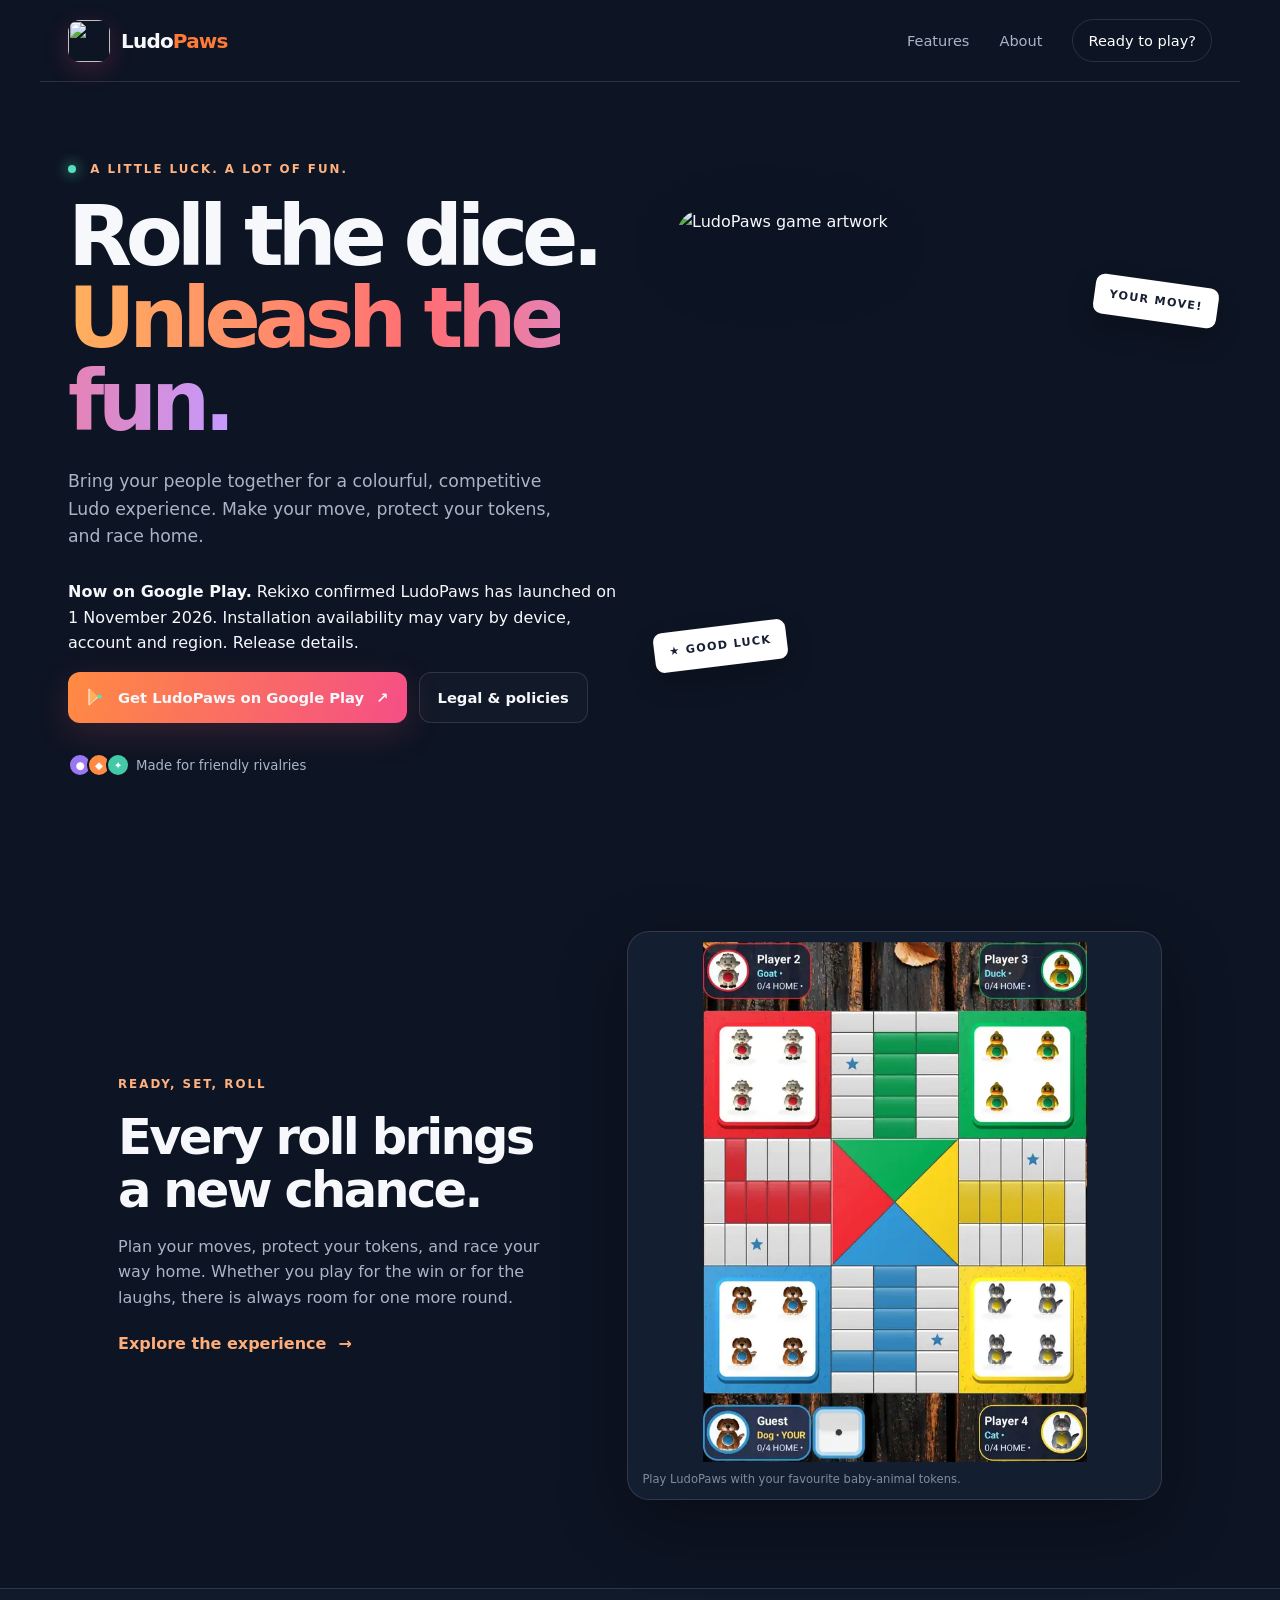
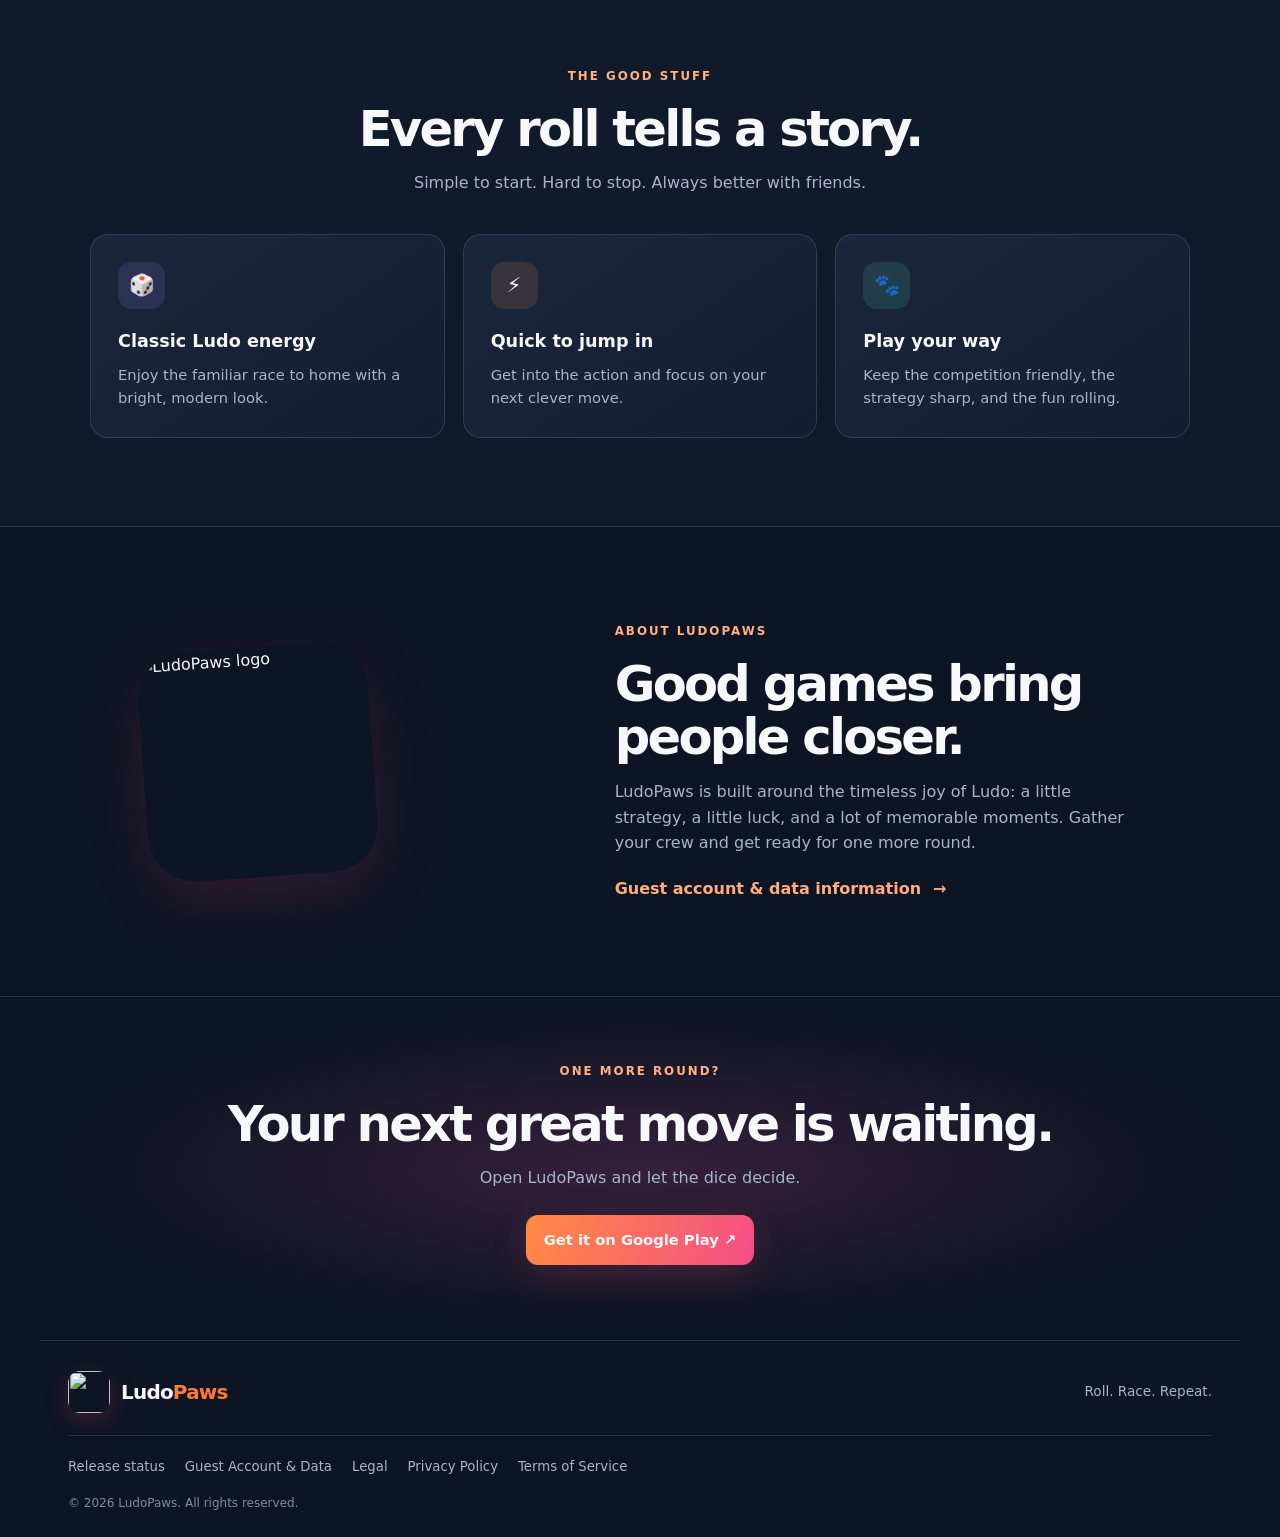
==== commit 6ad27418: "feat(ludopaws-web): publish publisher-confirmed Google Play launch links" ====
--- a/index.html
+++ b/index.html
@@ -9,10 +9,10 @@
 </head>
 <body><a class="skip-link" href="#main">Skip to content</a>
 <header class="site-header"><a class="brand" href="/" aria-label="LudoPaws home"><img class="brand-logo" src="https://raw.githubusercontent.com/rekixo-lab/ludopaws/main/android/app/src/main/res/drawable-nodpi/ic_ludo_paws_launcher.webp" width="44" height="44" alt=""><span>Ludo<span class="accent">Paws</span></span></a><nav aria-label="Main navigation"><a href="#features">Features</a><a href="#about">About</a><a class="nav-cta" href="#play">Ready to play?</a></nav></header>
-<main id="main"><section class="hero"><div class="hero-copy"><p class="eyebrow"><span class="dot"></span> A little luck. A lot of fun.</p><h1>Roll the dice.<br><span class="gradient-text">Unleash the fun.</span></h1><p class="hero-description">Bring your people together for a colourful, competitive Ludo experience. Make your move, protect your tokens, and race home.</p><p class="release-note" role="status">Release candidate: Play Store review was pending in the 25 October 2026 project report. <a href="/release-status.html">Check release status</a> before assuming public availability.</p><div class="hero-actions" id="play"><a class="button button-primary" href="https://play.google.com/store/apps/details?id=com.rekixo.ludopaws" target="_blank" rel="noopener noreferrer"><svg class="play-icon" viewBox="0 0 24 24" aria-hidden="true"><path fill="currentColor" d="M3 2.8v18.4c0 .6.7 1 1.2.6l10.1-9.2L4.2 2.2C3.7 1.9 3 2.2 3 2.8Z"/><path fill="#55e0bd" d="m15.5 8.6 3.1 1.8c1 .6 1 1.6 0 2.2l-3.1 1.8-3-3z"/><path fill="#ffb05d" d="m4.2 2.2 9.9 9.2-2.1 2-7.8 7.8z"/></svg>Find LudoPaws on Google Play <span aria-hidden="true">↗</span></a><a class="button button-ghost" href="/legal/">Legal &amp; policies</a></div><div class="trust-row"><span class="mini-icons"><i>●</i><i>◆</i><i>✦</i></span><span>Made for friendly rivalries</span></div></div><div class="hero-art"><img class="hero-logo-art" src="https://raw.githubusercontent.com/rekixo-lab/ludopaws/main/android/app/src/main/res/drawable-nodpi/ludo_paws_home_hero.webp" alt="LudoPaws game artwork" width="640" height="640" fetchpriority="high"><span class="float-chip chip-top">YOUR MOVE!</span><span class="float-chip chip-bottom">★ GOOD LUCK</span></div></section>
+<main id="main"><section class="hero"><div class="hero-copy"><p class="eyebrow"><span class="dot"></span> A little luck. A lot of fun.</p><h1>Roll the dice.<br><span class="gradient-text">Unleash the fun.</span></h1><p class="hero-description">Bring your people together for a colourful, competitive Ludo experience. Make your move, protect your tokens, and race home.</p><p class="release-note" role="status"><strong>Now on Google Play.</strong> Rekixo confirmed LudoPaws has launched on 1 November 2026. Installation availability may vary by device, account and region. <a href="/release-status.html">Release details</a>.</p><div class="hero-actions" id="play"><a class="button button-primary" href="https://play.google.com/store/apps/details?id=com.rekixo.ludopaws" target="_blank" rel="noopener noreferrer"><svg class="play-icon" viewBox="0 0 24 24" aria-hidden="true"><path fill="currentColor" d="M3 2.8v18.4c0 .6.7 1 1.2.6l10.1-9.2L4.2 2.2C3.7 1.9 3 2.2 3 2.8Z"/><path fill="#55e0bd" d="m15.5 8.6 3.1 1.8c1 .6 1 1.6 0 2.2l-3.1 1.8-3-3z"/><path fill="#ffb05d" d="m4.2 2.2 9.9 9.2-2.1 2-7.8 7.8z"/></svg>Get LudoPaws on Google Play <span aria-hidden="true">↗</span></a><a class="button button-ghost" href="/legal/">Legal &amp; policies</a></div><div class="trust-row"><span class="mini-icons"><i>●</i><i>◆</i><i>✦</i></span><span>Made for friendly rivalries</span></div></div><div class="hero-art"><img class="hero-logo-art" src="https://raw.githubusercontent.com/rekixo-lab/ludopaws/main/android/app/src/main/res/drawable-nodpi/ludo_paws_home_hero.webp" alt="LudoPaws game artwork" width="640" height="640" fetchpriority="high"><span class="float-chip chip-top">YOUR MOVE!</span><span class="float-chip chip-bottom">★ GOOD LUCK</span></div></section>
 <section class="gameplay-section"><div class="gameplay-copy"><p class="eyebrow">READY, SET, ROLL</p><h2>Every roll brings a new chance.</h2><p>Plan your moves, protect your tokens, and race your way home. Whether you play for the win or for the laughs, there is always room for one more round.</p><a class="text-link" href="#features">Explore the experience <span>→</span></a></div><figure class="gameplay-frame"><img src="/assets/ludopaws-board.webp" alt="LudoPaws gameplay board with four colourful zones and baby-animal tokens" loading="lazy" width="1055" height="1400"><figcaption>Play LudoPaws with your favourite baby-animal tokens.</figcaption></figure></section>
 <section class="feature-section" id="features"><div class="section-heading"><p class="eyebrow">THE GOOD STUFF</p><h2>Every roll tells a story.</h2><p>Simple to start. Hard to stop. Always better with friends.</p></div><div class="feature-grid"><article class="feature-card"><span class="feature-icon purple" aria-hidden="true">🎲</span><h3>Classic Ludo energy</h3><p>Enjoy the familiar race to home with a bright, modern look.</p></article><article class="feature-card"><span class="feature-icon orange" aria-hidden="true">⚡</span><h3>Quick to jump in</h3><p>Get into the action and focus on your next clever move.</p></article><article class="feature-card"><span class="feature-icon mint" aria-hidden="true">🐾</span><h3>Play your way</h3><p>Keep the competition friendly, the strategy sharp, and the fun rolling.</p></article></div></section>
 <section class="about-section" id="about"><div class="about-badge"><img src="https://raw.githubusercontent.com/rekixo-lab/ludopaws/main/android/app/src/main/res/drawable-nodpi/ic_ludo_paws.webp" alt="LudoPaws logo" loading="lazy" width="230" height="230"></div><div><p class="eyebrow">ABOUT LUDOPAWS</p><h2>Good games bring<br>people closer.</h2><p>LudoPaws is built around the timeless joy of Ludo: a little strategy, a little luck, and a lot of memorable moments. Gather your crew and get ready for one more round.</p><a class="text-link" href="/guest-account-data/">Guest account &amp; data information <span>→</span></a></div></section>
-<section class="bottom-cta"><p class="eyebrow">ONE MORE ROUND?</p><h2>Your next great move is waiting.</h2><p>Open LudoPaws and let the dice decide.</p><a class="button button-primary" href="https://play.google.com/store/apps/details?id=com.rekixo.ludopaws" target="_blank" rel="noopener noreferrer">Find it on Google Play ↗</a></section></main>
+<section class="bottom-cta"><p class="eyebrow">ONE MORE ROUND?</p><h2>Your next great move is waiting.</h2><p>Open LudoPaws and let the dice decide.</p><a class="button button-primary" href="https://play.google.com/store/apps/details?id=com.rekixo.ludopaws" target="_blank" rel="noopener noreferrer">Get it on Google Play ↗</a></section></main>
 <footer class="site-footer"><a class="brand" href="/"><img class="brand-logo" src="https://raw.githubusercontent.com/rekixo-lab/ludopaws/main/android/app/src/main/res/drawable-nodpi/ic_ludo_paws_launcher.webp" width="40" height="40" alt=""><span>Ludo<span class="accent">Paws</span></span></a><p>Roll. Race. Repeat.</p><div class="footer-links"><a href="/release-status.html">Release status</a><a href="/guest-account-data/">Guest Account &amp; Data</a><a href="/legal/">Legal</a><a href="/privacy-policy/">Privacy Policy</a><a href="/terms-of-service/">Terms of Service</a></div><small>© <span id="year">2026</span> LudoPaws. All rights reserved.</small></footer><script>document.getElementById('year').textContent=new Date().getFullYear();</script>
 </body></html>
